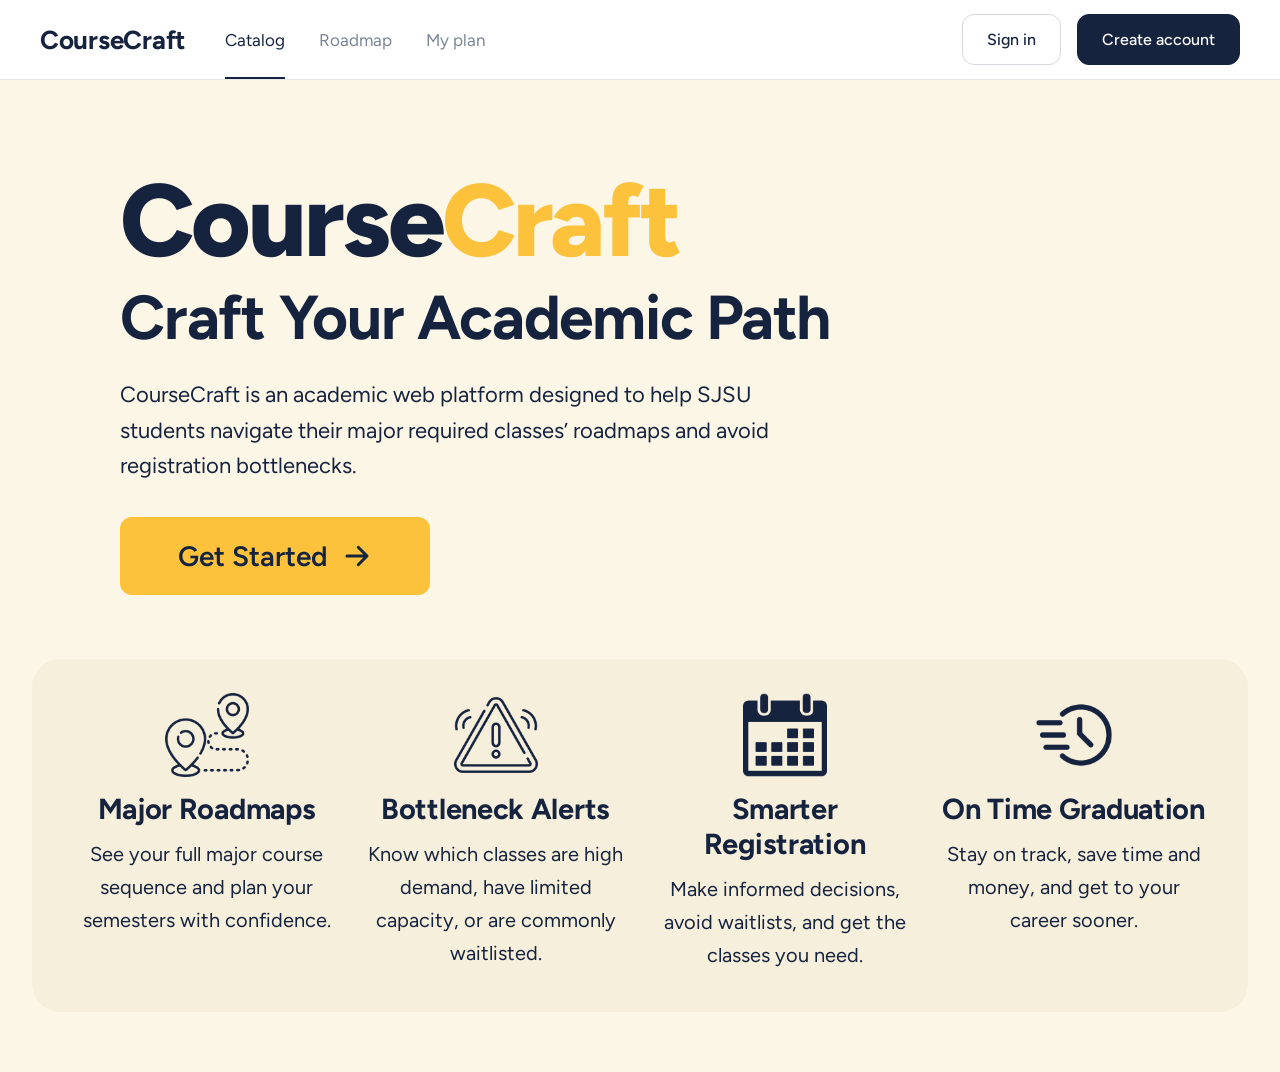
==== src/main/webapp/index.html @ 2f0842c4 "Add home page and move catalog to catalog.jsp - Add index.html home page - Rename index.jsp to catal" ====
<!DOCTYPE html>
<html lang="en">
<head>
<meta charset="UTF-8">
<meta name="viewport" content="width=device-width, initial-scale=1">
<title>CourseCraft</title>
<link rel="preconnect" href="https://fonts.googleapis.com">
<link rel="preconnect" href="https://fonts.gstatic.com" crossorigin>
<link href="https://fonts.googleapis.com/css2?family=Figtree:wght@400;500;600;700;800&display=swap" rel="stylesheet">
<style>
  :root {
    --navy: #16233f;
    --amber: #fdc23b;
    --cream: #fbf6e6;
    --band: #f6efdc;
    --line: #e5e7eb;
    --muted: #7b8494;
  }
  * { box-sizing: border-box; margin: 0; }
  body {
    font-family: "Figtree", system-ui, sans-serif;
    color: var(--navy);
    background: var(--cream);
    min-height: 100vh;
  }
  a { color: inherit; text-decoration: none; }
  a:focus-visible, button:focus-visible { outline: 3px solid var(--navy); outline-offset: 3px; }

  /* Nav */
  .nav {
    display: flex; align-items: center; gap: 40px;
    height: 80px; padding: 0 40px;
    background: #fff; border-bottom: 1px solid var(--line);
  }
  .brand { font-size: 26px; font-weight: 700; letter-spacing: -0.01em; }
  .links { display: flex; gap: 34px; align-self: stretch; }
  .links a {
    display: flex; align-items: center; font-size: 17px; color: var(--muted);
    border-bottom: 2px solid transparent; padding-top: 2px;
  }
  .links a.active { color: var(--navy); border-color: var(--navy); }
  .actions { margin-left: auto; display: flex; gap: 16px; }
  .btn {
    font: 500 16px "Figtree", sans-serif; padding: 15px 24px; border-radius: 12px;
    border: 1px solid #d5d8de; background: #fff; color: var(--navy); cursor: pointer;
  }
  .btn.dark { background: var(--navy); border-color: var(--navy); color: #fff; }

  /* Hero */
  .hero { padding: 90px 40px 40px 120px; }
  .wordmark {
    font-weight: 800; font-size: clamp(52px, 8vw, 104px); line-height: 1;
    color: var(--navy); letter-spacing: -0.03em;
  }
  .wordmark span { color: var(--amber); }
  .hero h1 { font-size: clamp(34px, 5vw, 62px); font-weight: 700; letter-spacing: -0.02em; margin-top: 8px; }
  .hero p { font-size: 22px; line-height: 1.6; max-width: 690px; margin-top: 22px; }
  .cta {
    display: inline-flex; align-items: center; gap: 14px; margin-top: 34px;
    font: 600 28px "Figtree", sans-serif; color: var(--navy);
    background: var(--amber); padding: 22px 58px; border-radius: 12px;
  }
  .cta svg { width: 30px; height: 30px; }

  /* Features */
  .features {
    display: grid; grid-template-columns: repeat(4, 1fr); gap: 20px;
    margin: 24px 32px 60px; padding: 30px 40px 40px;
    background: var(--band); border-radius: 28px;
  }
  .feature { text-align: center; }
  .feature .icon { height: 88px; display: flex; align-items: flex-end; justify-content: center; margin-bottom: 14px; }
  .feature .icon img { height: 84px; width: 84px; object-fit: contain; }
  .feature h3 { font-size: 29px; font-weight: 700; letter-spacing: -0.01em; }
  .feature p { font-size: 20px; line-height: 1.65; margin-top: 12px; }

  @media (max-width: 1000px) {
    .features { grid-template-columns: repeat(2, 1fr); }
    .hero { padding: 60px 28px 30px; }
  }
  @media (max-width: 640px) {
    .nav { padding: 0 16px; gap: 16px; }
    .links { display: none; }
    .btn { padding: 12px 14px; font-size: 14px; }
    .actions { gap: 8px; }
    .features { grid-template-columns: 1fr; margin: 16px; padding: 24px; }
    .hero p { font-size: 18px; }
    .cta { font-size: 22px; padding: 18px 36px; }
  }
</style>
</head>
<body>

<header class="nav">
  <a class="brand" href="./">CourseCraft</a>
  <nav class="links" aria-label="Main">
    <a class="active" href="catalog.jsp" aria-current="page">Catalog</a>
    <a href="#">Roadmap</a>
    <a href="#">My plan</a>
  </nav>
  <div class="actions">
    <a class="btn" href="login.jsp">Sign in</a>
    <a class="btn dark" href="#">Create account</a>
  </div>
</header>

<main>
  <section class="hero">
    <div class="wordmark" aria-label="CourseCraft">Course<span>Craft</span></div>
    <h1>Craft Your Academic Path</h1>
    <p>CourseCraft is an academic web platform designed to help SJSU students navigate their major required classes’ roadmaps and avoid registration bottlenecks.</p>
    <a class="cta" href="catalog.jsp">
      Get Started
      <svg viewBox="0 0 24 24" fill="none" stroke="currentColor" stroke-width="2.4" stroke-linecap="round" stroke-linejoin="round" aria-hidden="true"><path d="M4 12h16M13 5l7 7-7 7"/></svg>
    </a>
  </section>

  <section class="features" aria-label="Features">
    <div class="feature">
      <div class="icon"><img src="images/map.png" alt="" width="84" height="84"></div>
      <h3>Major Roadmaps</h3>
      <p>See your full major course sequence and plan your semesters with confidence.</p>
    </div>
    <div class="feature">
      <div class="icon"><img src="images/alert.png" alt="" width="84" height="84"></div>
      <h3>Bottleneck Alerts</h3>
      <p>Know which classes are high demand, have limited capacity, or are commonly waitlisted.</p>
    </div>
    <div class="feature">
      <div class="icon"><img src="images/calendar.png" alt="" width="84" height="84"></div>
      <h3>Smarter Registration</h3>
      <p>Make informed decisions, avoid waitlists, and get the classes you need.</p>
    </div>
    <div class="feature">
      <div class="icon"><img src="images/clock.png" alt="" width="84" height="84"></div>
      <h3>On Time Graduation</h3>
      <p>Stay on track, save time and money, and get to your career sooner.</p>
    </div>
  </section>
</main>

</body>
</html>
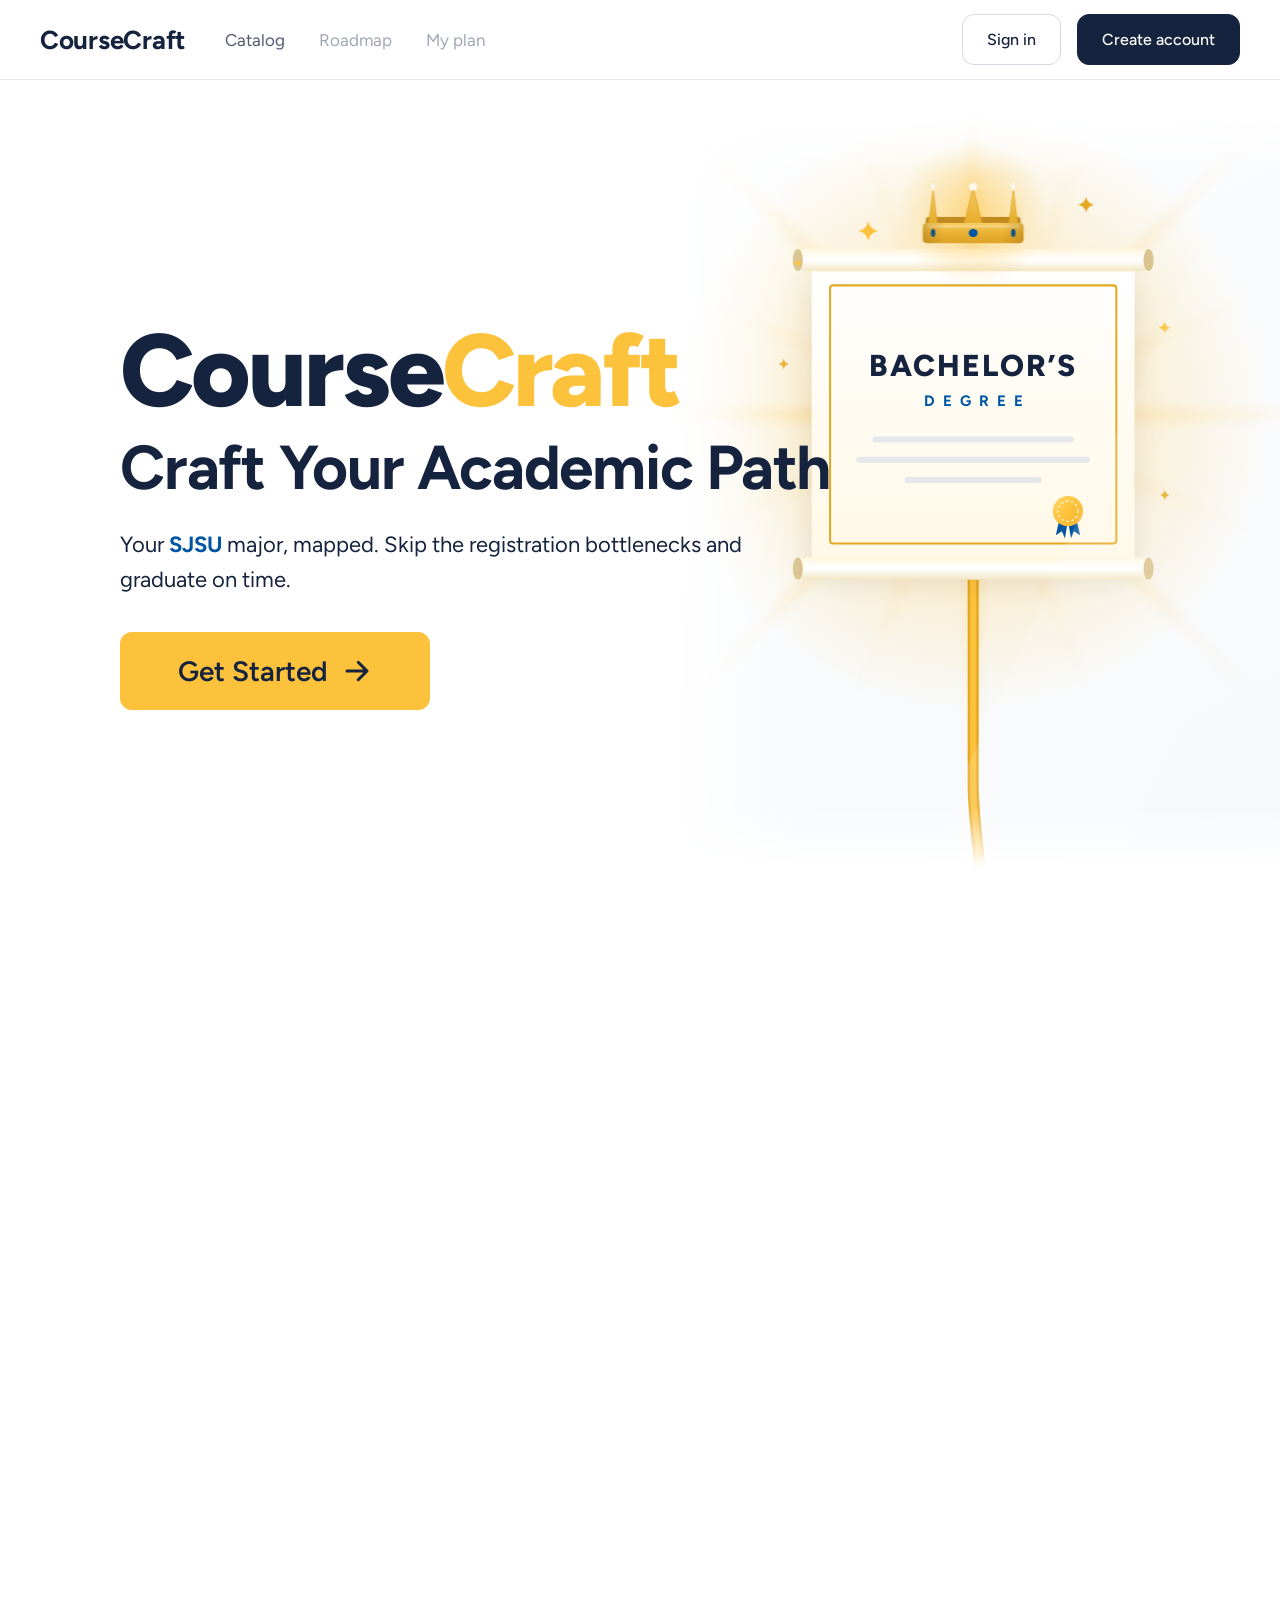
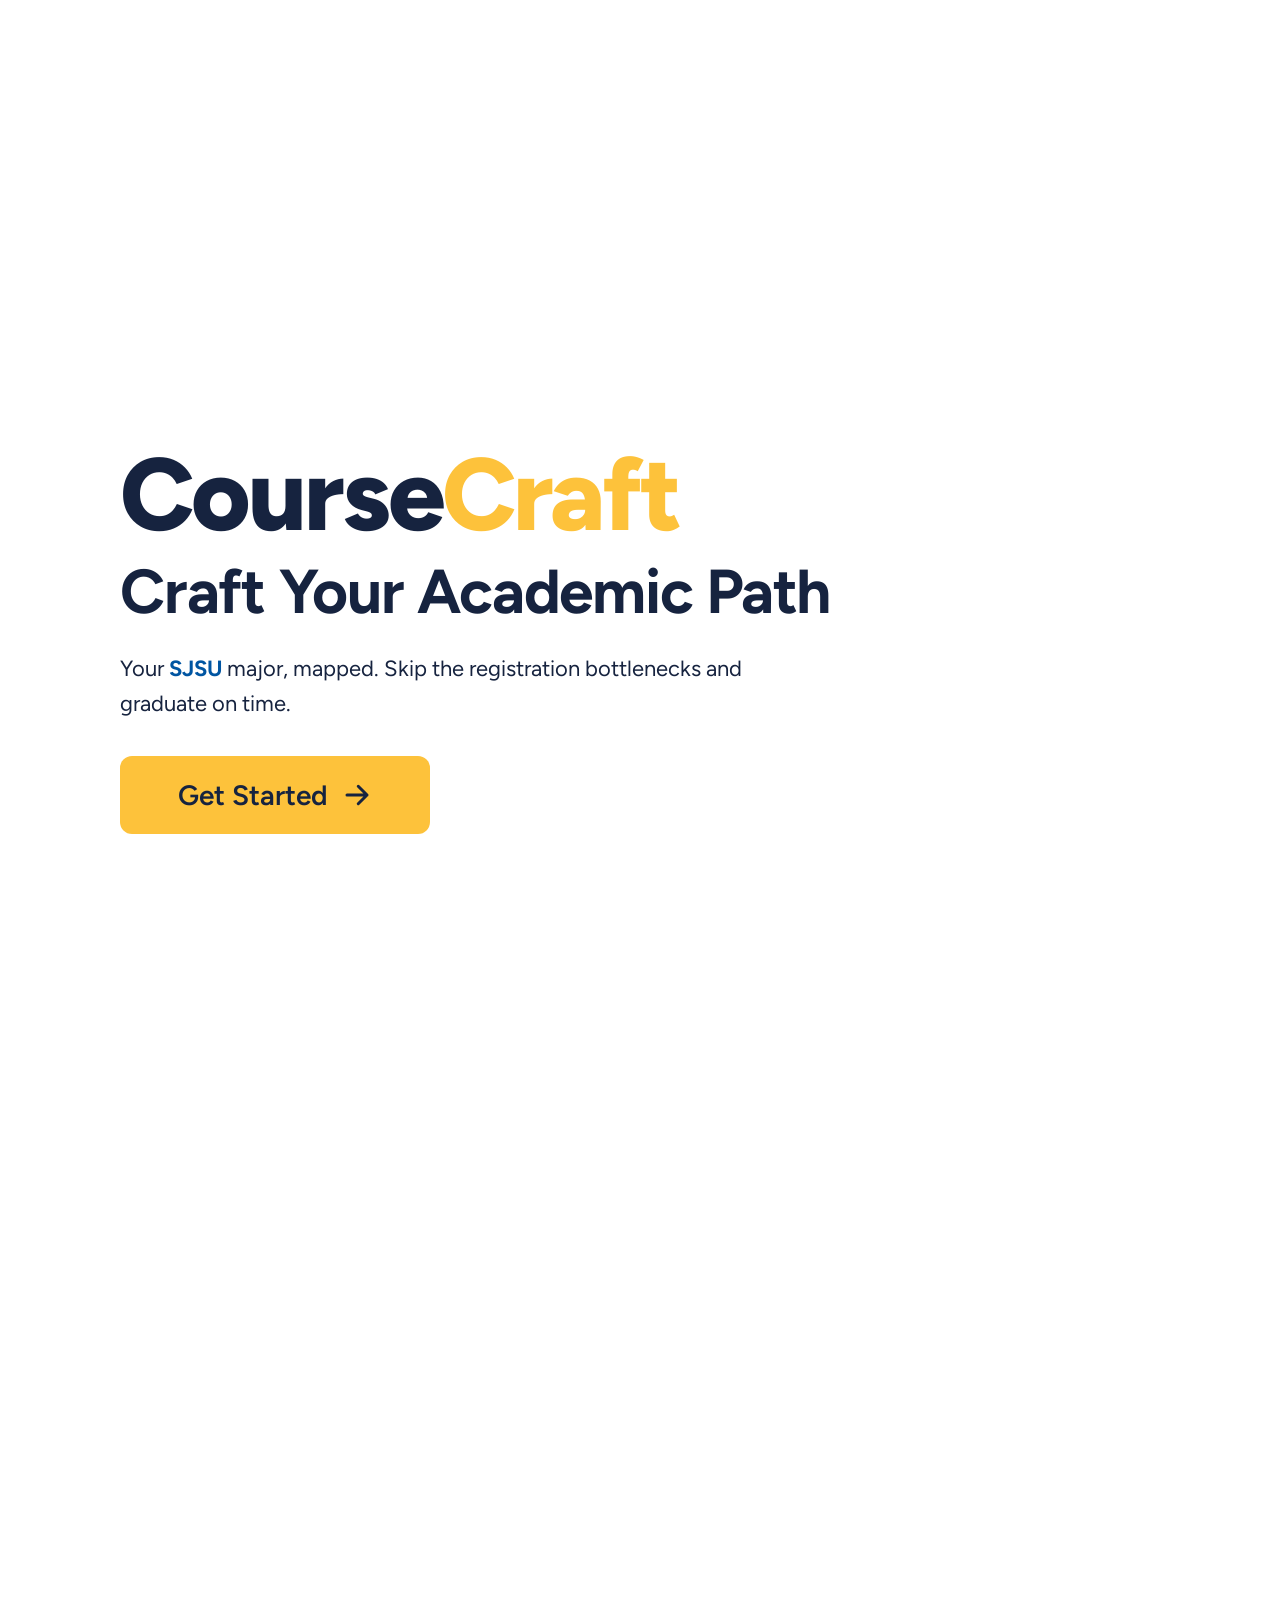
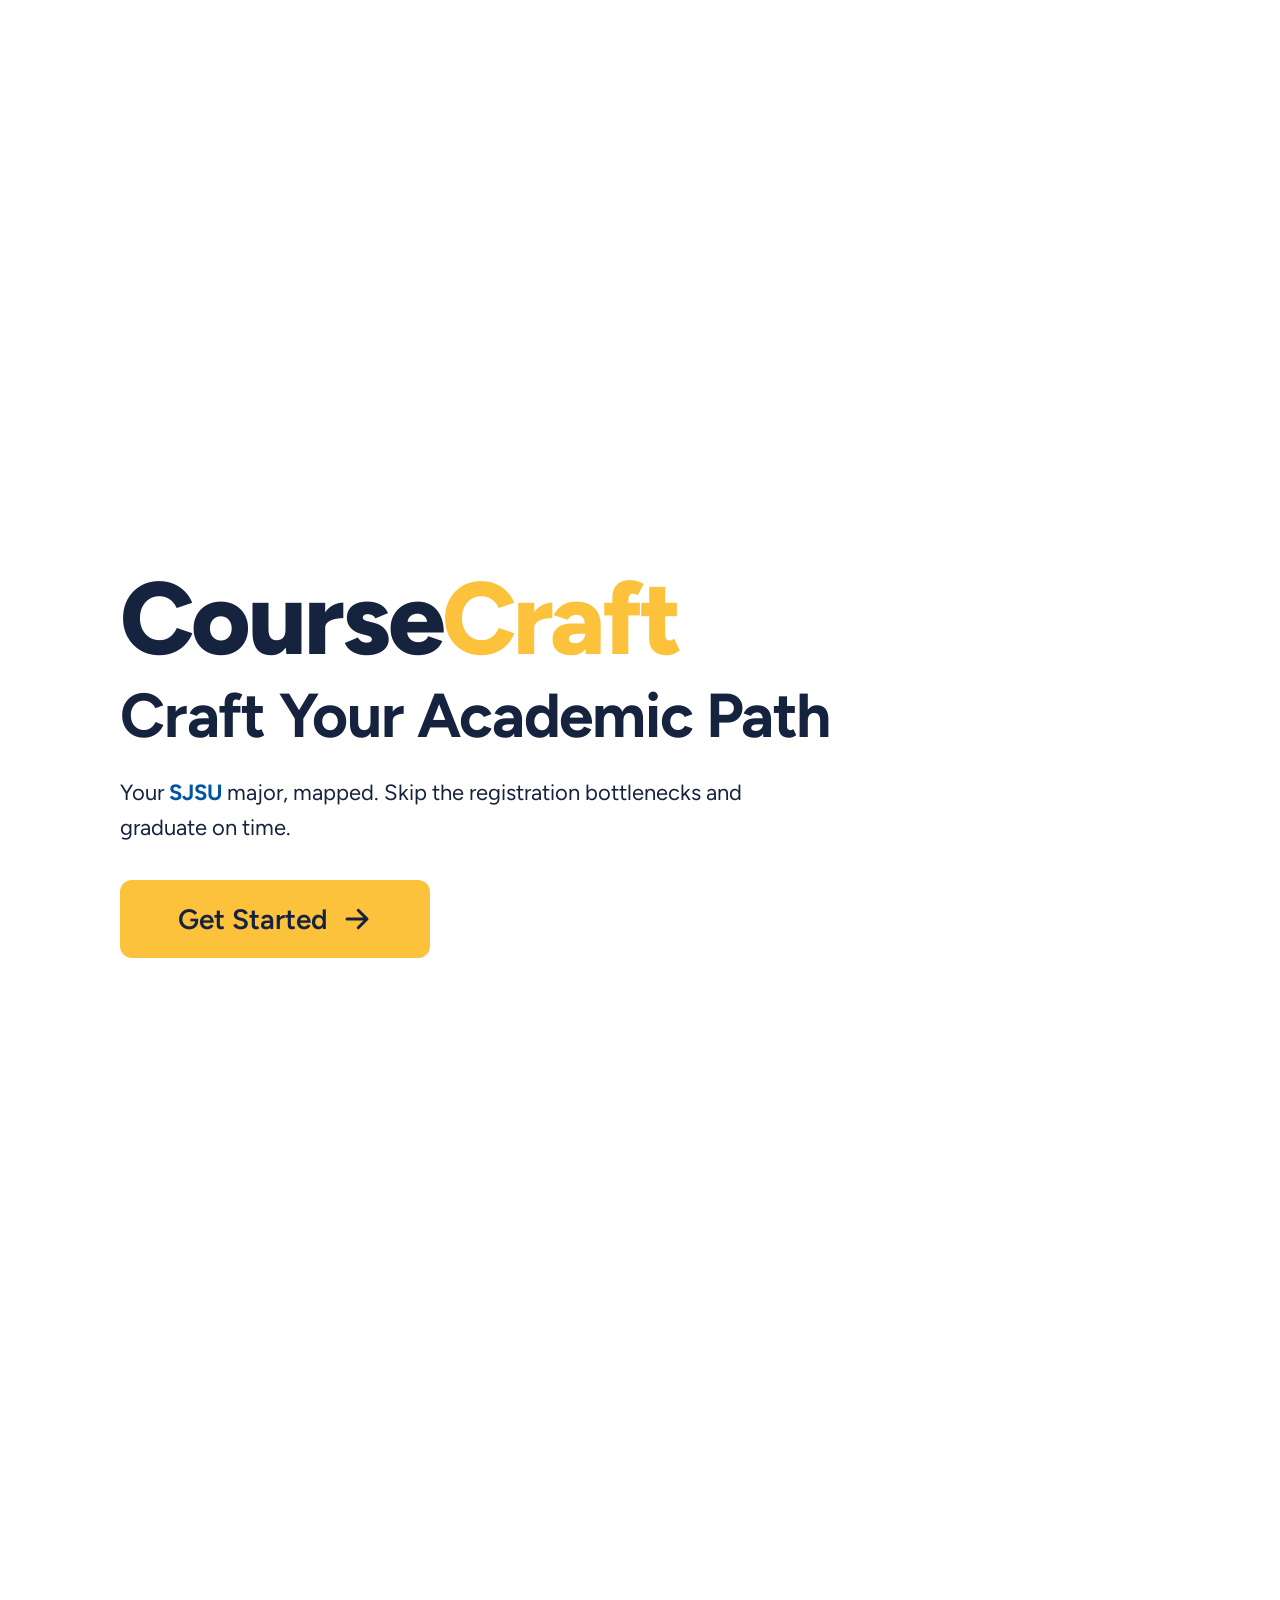
==== commit 0f835eb8: "Sign-in and sign-up on one page, shared site header and top bar, landing endless scroll, road art on" ====
--- a/src/main/webapp/index.html
+++ b/src/main/webapp/index.html
@@ -6,138 +6,389 @@
 <title>CourseCraft</title>
 <link rel="preconnect" href="https://fonts.googleapis.com">
 <link rel="preconnect" href="https://fonts.gstatic.com" crossorigin>
-<link href="https://fonts.googleapis.com/css2?family=Figtree:wght@400;500;600;700;800&display=swap" rel="stylesheet">
-<style>
-  :root {
-    --navy: #16233f;
-    --amber: #fdc23b;
-    --cream: #fbf6e6;
-    --band: #f6efdc;
-    --line: #e5e7eb;
-    --muted: #7b8494;
-  }
-  * { box-sizing: border-box; margin: 0; }
-  body {
-    font-family: "Figtree", system-ui, sans-serif;
-    color: var(--navy);
-    background: var(--cream);
-    min-height: 100vh;
-  }
-  a { color: inherit; text-decoration: none; }
-  a:focus-visible, button:focus-visible { outline: 3px solid var(--navy); outline-offset: 3px; }
-
-  /* Nav */
-  .nav {
-    display: flex; align-items: center; gap: 40px;
-    height: 80px; padding: 0 40px;
-    background: #fff; border-bottom: 1px solid var(--line);
-  }
-  .brand { font-size: 26px; font-weight: 700; letter-spacing: -0.01em; }
-  .links { display: flex; gap: 34px; align-self: stretch; }
-  .links a {
-    display: flex; align-items: center; font-size: 17px; color: var(--muted);
-    border-bottom: 2px solid transparent; padding-top: 2px;
-  }
-  .links a.active { color: var(--navy); border-color: var(--navy); }
-  .actions { margin-left: auto; display: flex; gap: 16px; }
-  .btn {
-    font: 500 16px "Figtree", sans-serif; padding: 15px 24px; border-radius: 12px;
-    border: 1px solid #d5d8de; background: #fff; color: var(--navy); cursor: pointer;
-  }
-  .btn.dark { background: var(--navy); border-color: var(--navy); color: #fff; }
-
-  /* Hero */
-  .hero { padding: 90px 40px 40px 120px; }
-  .wordmark {
-    font-weight: 800; font-size: clamp(52px, 8vw, 104px); line-height: 1;
-    color: var(--navy); letter-spacing: -0.03em;
-  }
-  .wordmark span { color: var(--amber); }
-  .hero h1 { font-size: clamp(34px, 5vw, 62px); font-weight: 700; letter-spacing: -0.02em; margin-top: 8px; }
-  .hero p { font-size: 22px; line-height: 1.6; max-width: 690px; margin-top: 22px; }
-  .cta {
-    display: inline-flex; align-items: center; gap: 14px; margin-top: 34px;
-    font: 600 28px "Figtree", sans-serif; color: var(--navy);
-    background: var(--amber); padding: 22px 58px; border-radius: 12px;
-  }
-  .cta svg { width: 30px; height: 30px; }
-
-  /* Features */
-  .features {
-    display: grid; grid-template-columns: repeat(4, 1fr); gap: 20px;
-    margin: 24px 32px 60px; padding: 30px 40px 40px;
-    background: var(--band); border-radius: 28px;
-  }
-  .feature { text-align: center; }
-  .feature .icon { height: 88px; display: flex; align-items: flex-end; justify-content: center; margin-bottom: 14px; }
-  .feature .icon img { height: 84px; width: 84px; object-fit: contain; }
-  .feature h3 { font-size: 29px; font-weight: 700; letter-spacing: -0.01em; }
-  .feature p { font-size: 20px; line-height: 1.65; margin-top: 12px; }
-
-  @media (max-width: 1000px) {
-    .features { grid-template-columns: repeat(2, 1fr); }
-    .hero { padding: 60px 28px 30px; }
-  }
-  @media (max-width: 640px) {
-    .nav { padding: 0 16px; gap: 16px; }
-    .links { display: none; }
-    .btn { padding: 12px 14px; font-size: 14px; }
-    .actions { gap: 8px; }
-    .features { grid-template-columns: 1fr; margin: 16px; padding: 24px; }
-    .hero p { font-size: 18px; }
-    .cta { font-size: 22px; padding: 18px 36px; }
-  }
-</style>
+<link rel="stylesheet" href="https://fonts.googleapis.com/css2?family=Figtree:wght@400;500;600;700;800&display=swap">
+<link rel="stylesheet" href="css/app.css">
+<link rel="stylesheet" href="css/motion.css">
 </head>
-<body>
-
-<header class="nav">
-  <a class="brand" href="./">CourseCraft</a>
-  <nav class="links" aria-label="Main">
-    <a class="active" href="catalog.jsp" aria-current="page">Catalog</a>
-    <a href="#">Roadmap</a>
-    <a href="#">My plan</a>
+<body class="page-landing">
+
+<a class="skip-link" href="#main">Skip to main content</a>
+
+<!-- decorative background, storyboard: typing on laptop, zoom into screen, dot climbs one road past course stops,
+     road keeps going as squiggle while camera rushes up, dot runs on up last dashed stretch into diploma, light bursts, loops -->
+<svg class="pov" viewBox="0 0 800 600" preserveAspectRatio="xMidYMid slice" aria-hidden="true" focusable="false">
+  <defs>
+    <radialGradient id="pov-disc" cx="50%" cy="45%" r="50%">
+      <stop offset="0" stop-color="#E4EDF8"/>
+      <stop offset=".65" stop-color="#F1F6FB"/>
+      <stop offset="1" stop-color="#FFFFFF" stop-opacity="0"/>
+    </radialGradient>
+    <linearGradient id="pov-lid" x1="0" y1="0" x2="0" y2="1">
+      <stop offset="0" stop-color="#1D2C4C"/>
+      <stop offset="1" stop-color="#16233F"/>
+    </linearGradient>
+    <linearGradient id="pov-screen" x1="0" y1="0" x2="1" y2="1">
+      <stop offset="0" stop-color="#FFFFFF"/>
+      <stop offset="1" stop-color="#F4F7FB"/>
+    </linearGradient>
+    <linearGradient id="pov-deck" x1="0" y1="0" x2="0" y2="1">
+      <stop offset="0" stop-color="#E4E8EE"/>
+      <stop offset="1" stop-color="#D6DCE4"/>
+    </linearGradient>
+    <linearGradient id="pov-desk" x1="0" y1="0" x2="0" y2="1">
+      <stop offset="0" stop-color="#FFF6DF"/>
+      <stop offset="1" stop-color="#FAEDCB"/>
+    </linearGradient>
+    <linearGradient id="pov-gold" x1="0" y1="0" x2="1" y2="1">
+      <stop offset="0" stop-color="#FFD866"/>
+      <stop offset=".5" stop-color="#FDC23B"/>
+      <stop offset="1" stop-color="#F2B530"/>
+    </linearGradient>
+    <linearGradient id="pov-paper" x1="0" y1="0" x2="0" y2="1">
+      <stop offset="0" stop-color="#FFFFFF"/>
+      <stop offset="1" stop-color="#FFF8E5"/>
+    </linearGradient>
+    <linearGradient id="pov-roll" x1="0" y1="0" x2="0" y2="1">
+      <stop offset="0" stop-color="#FFF6DF"/>
+      <stop offset=".5" stop-color="#FFFFFF"/>
+      <stop offset="1" stop-color="#F3E6C4"/>
+    </linearGradient>
+    <linearGradient id="pov-ray" x1="0" y1="1" x2="0" y2="0">
+      <stop offset="0" stop-color="#FDC23B" stop-opacity=".6"/>
+      <stop offset="1" stop-color="#FDC23B" stop-opacity="0"/>
+    </linearGradient>
+    <radialGradient id="pov-backlight">
+      <stop offset="0" stop-color="#FFE7A3" stop-opacity=".95"/>
+      <stop offset=".45" stop-color="#FDC23B" stop-opacity=".35"/>
+      <stop offset="1" stop-color="#FDC23B" stop-opacity="0"/>
+    </radialGradient>
+    <radialGradient id="pov-flash">
+      <stop offset="0" stop-color="#FFF4CC"/>
+      <stop offset=".45" stop-color="#FDC23B" stop-opacity=".55"/>
+      <stop offset="1" stop-color="#FDC23B" stop-opacity="0"/>
+    </radialGradient>
+    <radialGradient id="pov-shock-ring">
+      <stop offset=".55" stop-color="#FFE7A3" stop-opacity="0"/>
+      <stop offset=".8" stop-color="#FFE7A3" stop-opacity=".7"/>
+      <stop offset="1" stop-color="#FFE7A3" stop-opacity="0"/>
+    </radialGradient>
+    <linearGradient id="pov-band" x1="0" y1="0" x2="0" y2="1">
+      <stop offset="0" stop-color="#F6CE62"/>
+      <stop offset=".5" stop-color="#EBB233"/>
+      <stop offset="1" stop-color="#DDA226"/>
+    </linearGradient>
+    <linearGradient id="pov-band-shade" x1="0" y1="0" x2="1" y2="0">
+      <stop offset="0" stop-color="#8A5B0A" stop-opacity=".28"/>
+      <stop offset=".22" stop-color="#8A5B0A" stop-opacity="0"/>
+      <stop offset=".78" stop-color="#8A5B0A" stop-opacity="0"/>
+      <stop offset="1" stop-color="#8A5B0A" stop-opacity=".28"/>
+    </linearGradient>
+    <linearGradient id="pov-point" x1="0" y1="0" x2="0" y2="1">
+      <stop offset="0" stop-color="#F6CE62"/>
+      <stop offset="1" stop-color="#E6AA2A"/>
+    </linearGradient>
+    <filter id="pov-soft" x="-30%" y="-30%" width="160%" height="160%">
+      <feGaussianBlur stdDeviation="6"/>
+    </filter>
+    <radialGradient id="pov-glow">
+      <stop offset="0" stop-color="#FDC23B" stop-opacity=".55"/>
+      <stop offset="1" stop-color="#FDC23B" stop-opacity="0"/>
+    </radialGradient>
+    <radialGradient id="pov-floor-shadow">
+      <stop offset="0" stop-color="#16233F" stop-opacity=".1"/>
+      <stop offset="1" stop-color="#16233F" stop-opacity="0"/>
+    </radialGradient>
+    <filter id="pov-paper-shadow" x="-20%" y="-20%" width="140%" height="150%">
+      <feDropShadow dx="0" dy="14" stdDeviation="14" flood-color="#16233F" flood-opacity=".09"/>
+    </filter>
+    <clipPath id="pov-display-clip">
+      <rect x="219" y="114" width="362" height="190" rx="6"/>
+    </clipPath>
+    <mask id="pov-sweep-mask" maskUnits="userSpaceOnUse" x="-100" y="-1500" width="1000" height="2100">
+      <path class="pov__sweep" d="M 190 520 C 330 520, 460 525, 540 500 C 600 480, 600 395, 540 385 C 440 370, 330 375, 260 365 C 200 355, 200 255, 260 245 C 350 230, 460 235, 540 225 C 600 215, 600 115, 540 105 C 440 92, 330 95, 260 85 C 200 75, 200 -25, 260 -35 C 340 -48, 470 -45, 520 -70 C 570 -100, 560 -170, 470 -190 C 340 -220, 260 -230, 260 -300 C 260 -370, 520 -370, 520 -440 C 520 -500, 300 -505, 300 -565 C 300 -615, 470 -620, 470 -670 C 470 -710, 340 -715, 340 -755 C 340 -790, 430 -795, 420 -830 C 410 -880, 380 -940, 400 -1000 C 420 -1060, 400 -1120, 400 -1180 L 400 -1395" pathLength="1"/>
+    </mask>
+  </defs>
+
+  <g class="pov__frame">
+    <g class="pov__backdrop">
+      <circle cx="400" cy="270" r="330" fill="url(#pov-disc)"/>
+      <circle class="pov__ring" cx="400" cy="270" r="250"/>
+      <circle class="pov__ring" cx="400" cy="270" r="175"/>
+      <g class="pov__motes">
+        <circle class="pov__mote pov__mote--a pov__mote--t0" cx="150" cy="120" r="4"/>
+        <circle class="pov__mote pov__mote--b pov__mote--t1" cx="640" cy="90" r="5"/>
+        <circle class="pov__mote pov__mote--c pov__mote--t0" cx="705" cy="225" r="3"/>
+        <circle class="pov__mote pov__mote--b pov__mote--t1" cx="108" cy="262" r="5"/>
+        <circle class="pov__mote pov__mote--a pov__mote--t0" cx="560" cy="58" r="3"/>
+        <circle class="pov__mote pov__mote--c pov__mote--t1" cx="262" cy="72" r="4"/>
+        <circle class="pov__mote pov__mote--a pov__mote--t0" cx="724" cy="330" r="4"/>
+        <circle class="pov__mote pov__mote--c pov__mote--t1" cx="82" cy="176" r="3"/>
+        <circle class="pov__mote pov__mote--b pov__mote--t0" cx="470" cy="34" r="4"/>
+      </g>
+    </g>
+
+    <!-- laptop seen straight on from your seat, whole group zooms into screen -->
+    <g class="pov__laptop">
+      <rect x="-400" y="330" width="1600" height="700" fill="url(#pov-desk)"/>
+      <rect class="pov__desk-edge" x="-400" y="330" width="1600" height="3"/>
+      <ellipse cx="400" cy="462" rx="320" ry="18" fill="url(#pov-floor-shadow)"/>
+      <path d="M 205 318 L 595 318 L 690 452 L 110 452 Z" fill="url(#pov-deck)"/>
+      <path class="pov__lip" d="M 110 452 L 690 452 L 690 460 Q 690 466 682 466 L 118 466 Q 110 466 110 460 Z"/>
+      <g class="pov__keys">
+          <rect class="pov__key-edge" x="265.7" y="336.0" width="23.3" height="17" rx="3"/><rect class="pov__key" x="265.7" y="334" width="23.3" height="17" rx="3"/>
+          <rect class="pov__key-edge" x="292.9" y="336.0" width="23.3" height="17" rx="3"/><rect class="pov__key" x="292.9" y="334" width="23.3" height="17" rx="3"/>
+          <rect class="pov__key-edge" x="320.2" y="336.0" width="23.3" height="17" rx="3"/><rect class="pov__key pov__key--f1" x="320.2" y="334" width="23.3" height="17" rx="3"/>
+          <rect class="pov__key-edge" x="347.5" y="336.0" width="23.3" height="17" rx="3"/><rect class="pov__key" x="347.5" y="334" width="23.3" height="17" rx="3"/>
+          <rect class="pov__key-edge" x="374.7" y="336.0" width="23.3" height="17" rx="3"/><rect class="pov__key" x="374.7" y="334" width="23.3" height="17" rx="3"/>
+          <rect class="pov__key-edge" x="402.0" y="336.0" width="23.3" height="17" rx="3"/><rect class="pov__key" x="402.0" y="334" width="23.3" height="17" rx="3"/>
+          <rect class="pov__key-edge" x="429.3" y="336.0" width="23.3" height="17" rx="3"/><rect class="pov__key" x="429.3" y="334" width="23.3" height="17" rx="3"/>
+          <rect class="pov__key-edge" x="456.5" y="336.0" width="23.3" height="17" rx="3"/><rect class="pov__key pov__key--f4" x="456.5" y="334" width="23.3" height="17" rx="3"/>
+          <rect class="pov__key-edge" x="483.8" y="336.0" width="23.3" height="17" rx="3"/><rect class="pov__key" x="483.8" y="334" width="23.3" height="17" rx="3"/>
+          <rect class="pov__key-edge" x="511.1" y="336.0" width="23.3" height="17" rx="3"/><rect class="pov__key" x="511.1" y="334" width="23.3" height="17" rx="3"/>
+          <rect class="pov__key-edge" x="246.5" y="363.0" width="27.1" height="17" rx="3"/><rect class="pov__key" x="246.5" y="361" width="27.1" height="17" rx="3"/>
+          <rect class="pov__key-edge" x="277.6" y="363.0" width="27.1" height="17" rx="3"/><rect class="pov__key" x="277.6" y="361" width="27.1" height="17" rx="3"/>
+          <rect class="pov__key-edge" x="308.7" y="363.0" width="27.1" height="17" rx="3"/><rect class="pov__key" x="308.7" y="361" width="27.1" height="17" rx="3"/>
+          <rect class="pov__key-edge" x="339.8" y="363.0" width="27.1" height="17" rx="3"/><rect class="pov__key pov__key--f6" x="339.8" y="361" width="27.1" height="17" rx="3"/>
+          <rect class="pov__key-edge" x="370.9" y="363.0" width="27.1" height="17" rx="3"/><rect class="pov__key" x="370.9" y="361" width="27.1" height="17" rx="3"/>
+          <rect class="pov__key-edge" x="402.0" y="363.0" width="27.1" height="17" rx="3"/><rect class="pov__key" x="402.0" y="361" width="27.1" height="17" rx="3"/>
+          <rect class="pov__key-edge" x="433.1" y="363.0" width="27.1" height="17" rx="3"/><rect class="pov__key pov__key--f2" x="433.1" y="361" width="27.1" height="17" rx="3"/>
+          <rect class="pov__key-edge" x="464.2" y="363.0" width="27.1" height="17" rx="3"/><rect class="pov__key" x="464.2" y="361" width="27.1" height="17" rx="3"/>
+          <rect class="pov__key-edge" x="495.3" y="363.0" width="27.1" height="17" rx="3"/><rect class="pov__key" x="495.3" y="361" width="27.1" height="17" rx="3"/>
+          <rect class="pov__key-edge" x="526.4" y="363.0" width="27.1" height="17" rx="3"/><rect class="pov__key" x="526.4" y="361" width="27.1" height="17" rx="3"/>
+          <rect class="pov__key-edge" x="227.4" y="390.0" width="30.9" height="17" rx="3"/><rect class="pov__key" x="227.4" y="388" width="30.9" height="17" rx="3"/>
+          <rect class="pov__key-edge" x="262.3" y="390.0" width="30.9" height="17" rx="3"/><rect class="pov__key" x="262.3" y="388" width="30.9" height="17" rx="3"/>
+          <rect class="pov__key-edge" x="297.2" y="390.0" width="30.9" height="17" rx="3"/><rect class="pov__key" x="297.2" y="388" width="30.9" height="17" rx="3"/>
+          <rect class="pov__key-edge" x="332.1" y="390.0" width="30.9" height="17" rx="3"/><rect class="pov__key" x="332.1" y="388" width="30.9" height="17" rx="3"/>
+          <rect class="pov__key-edge" x="367.1" y="390.0" width="30.9" height="17" rx="3"/><rect class="pov__key pov__key--f3" x="367.1" y="388" width="30.9" height="17" rx="3"/>
+          <rect class="pov__key-edge" x="402.0" y="390.0" width="30.9" height="17" rx="3"/><rect class="pov__key" x="402.0" y="388" width="30.9" height="17" rx="3"/>
+          <rect class="pov__key-edge" x="436.9" y="390.0" width="30.9" height="17" rx="3"/><rect class="pov__key" x="436.9" y="388" width="30.9" height="17" rx="3"/>
+          <rect class="pov__key-edge" x="471.9" y="390.0" width="30.9" height="17" rx="3"/><rect class="pov__key pov__key--f2" x="471.9" y="388" width="30.9" height="17" rx="3"/>
+          <rect class="pov__key-edge" x="506.8" y="390.0" width="30.9" height="17" rx="3"/><rect class="pov__key" x="506.8" y="388" width="30.9" height="17" rx="3"/>
+          <rect class="pov__key-edge" x="541.7" y="390.0" width="30.9" height="17" rx="3"/><rect class="pov__key" x="541.7" y="388" width="30.9" height="17" rx="3"/>
+          <rect class="pov__key-edge" x="208.2" y="417.0" width="34.8" height="17" rx="3"/><rect class="pov__key" x="208.2" y="415" width="34.8" height="17" rx="3"/>
+          <rect class="pov__key-edge" x="247.0" y="417.0" width="34.8" height="17" rx="3"/><rect class="pov__key" x="247.0" y="415" width="34.8" height="17" rx="3"/>
+          <rect class="pov__key-edge" x="285.7" y="417.0" width="34.8" height="17" rx="3"/><rect class="pov__key" x="285.7" y="415" width="34.8" height="17" rx="3"/>
+          <rect class="pov__key-edge" x="324.5" y="417.0" width="34.8" height="17" rx="3"/><rect class="pov__key pov__key--f5" x="324.5" y="415" width="34.8" height="17" rx="3"/>
+          <rect class="pov__key-edge" x="363.2" y="417.0" width="34.8" height="17" rx="3"/><rect class="pov__key" x="363.2" y="415" width="34.8" height="17" rx="3"/>
+          <rect class="pov__key-edge" x="402.0" y="417.0" width="34.8" height="17" rx="3"/><rect class="pov__key" x="402.0" y="415" width="34.8" height="17" rx="3"/>
+          <rect class="pov__key-edge" x="440.8" y="417.0" width="34.8" height="17" rx="3"/><rect class="pov__key" x="440.8" y="415" width="34.8" height="17" rx="3"/>
+          <rect class="pov__key-edge" x="479.5" y="417.0" width="34.8" height="17" rx="3"/><rect class="pov__key" x="479.5" y="415" width="34.8" height="17" rx="3"/>
+          <rect class="pov__key-edge" x="518.3" y="417.0" width="34.8" height="17" rx="3"/><rect class="pov__key" x="518.3" y="415" width="34.8" height="17" rx="3"/>
+          <rect class="pov__key-edge" x="557.0" y="417.0" width="34.8" height="17" rx="3"/><rect class="pov__key" x="557.0" y="415" width="34.8" height="17" rx="3"/>
+      </g>
+      <rect x="205" y="100" width="390" height="220" rx="16" fill="url(#pov-lid)"/>
+      <rect class="pov__lid-rim" x="211" y="103" width="378" height="4" rx="2"/>
+      <circle class="pov__webcam" cx="400" cy="108" r="2"/>
+      <rect x="219" y="114" width="362" height="190" rx="6" fill="url(#pov-screen)"/>
+      <g clip-path="url(#pov-display-clip)">
+        <!-- inverse of zoom, so after zoom screen content lines up 1:1 with page -->
+        <g transform="translate(400 209) scale(.294118) translate(-400 -300)">
+          <g class="pov__camera">
+            <g transform="translate(0 -1848)">
+              <g transform="translate(400 300)">
+                <circle class="pov__backlight" r="300" fill="url(#pov-backlight)"/>
+                <g class="pov__rays" filter="url(#pov-soft)"><g class="pov__rays-spin"><path d="M -9 0 L 9 0 L 0 -460 Z" fill="url(#pov-ray)" transform="rotate(0.0)"/><path d="M -5 0 L 5 0 L 0 -340 Z" fill="url(#pov-ray)" transform="rotate(22.5)"/><path d="M -9 0 L 9 0 L 0 -460 Z" fill="url(#pov-ray)" transform="rotate(45.0)"/><path d="M -5 0 L 5 0 L 0 -340 Z" fill="url(#pov-ray)" transform="rotate(67.5)"/><path d="M -9 0 L 9 0 L 0 -460 Z" fill="url(#pov-ray)" transform="rotate(90.0)"/><path d="M -5 0 L 5 0 L 0 -340 Z" fill="url(#pov-ray)" transform="rotate(112.5)"/><path d="M -9 0 L 9 0 L 0 -460 Z" fill="url(#pov-ray)" transform="rotate(135.0)"/><path d="M -5 0 L 5 0 L 0 -340 Z" fill="url(#pov-ray)" transform="rotate(157.5)"/><path d="M -9 0 L 9 0 L 0 -460 Z" fill="url(#pov-ray)" transform="rotate(180.0)"/><path d="M -5 0 L 5 0 L 0 -340 Z" fill="url(#pov-ray)" transform="rotate(202.5)"/><path d="M -9 0 L 9 0 L 0 -460 Z" fill="url(#pov-ray)" transform="rotate(225.0)"/><path d="M -5 0 L 5 0 L 0 -340 Z" fill="url(#pov-ray)" transform="rotate(247.5)"/><path d="M -9 0 L 9 0 L 0 -460 Z" fill="url(#pov-ray)" transform="rotate(270.0)"/><path d="M -5 0 L 5 0 L 0 -340 Z" fill="url(#pov-ray)" transform="rotate(292.5)"/><path d="M -9 0 L 9 0 L 0 -460 Z" fill="url(#pov-ray)" transform="rotate(315.0)"/><path d="M -5 0 L 5 0 L 0 -340 Z" fill="url(#pov-ray)" transform="rotate(337.5)"/></g></g>
+              </g>
+            </g>
+
+            <path class="pov__road" d="M 190 520 C 330 520, 460 525, 540 500 C 600 480, 600 395, 540 385 C 440 370, 330 375, 260 365 C 200 355, 200 255, 260 245 C 350 230, 460 235, 540 225 C 600 215, 600 115, 540 105 C 440 92, 330 95, 260 85 C 200 75, 200 -25, 260 -35 C 340 -48, 470 -45, 520 -70 C 570 -100, 560 -170, 470 -190 C 340 -220, 260 -230, 260 -300 C 260 -370, 520 -370, 520 -440 C 520 -500, 300 -505, 300 -565 C 300 -615, 470 -620, 470 -670 C 470 -710, 340 -715, 340 -755 C 340 -790, 430 -795, 420 -830 C 410 -880, 380 -940, 400 -1000 C 420 -1060, 400 -1120, 400 -1180 L 400 -1395"/>
+            <g class="pov__todo">
+              <circle cx="584.9" cy="442.8" r="11"/>
+              <circle cx="216.4" cy="319.4" r="11"/>
+              <circle cx="578.5" cy="195.2" r="11"/>
+              <circle cx="215.2" cy="30.0" r="11"/>
+            </g>
+            <g class="pov__labels">
+              <text x="560" y="447" text-anchor="end">CS 46A</text>
+              <text x="242" y="324" text-anchor="start">CS 46B</text>
+              <text x="554" y="200" text-anchor="end">CS 146</text>
+              <text x="241" y="35" text-anchor="start">CS 157A</text>
+            </g>
+            <g mask="url(#pov-sweep-mask)">
+              <path class="pov__trail-edge" d="M 190 520 C 330 520, 460 525, 540 500 C 600 480, 600 395, 540 385 C 440 370, 330 375, 260 365 C 200 355, 200 255, 260 245 C 350 230, 460 235, 540 225 C 600 215, 600 115, 540 105 C 440 92, 330 95, 260 85 C 200 75, 200 -25, 260 -35 C 340 -48, 470 -45, 520 -70 C 570 -100, 560 -170, 470 -190 C 340 -220, 260 -230, 260 -300 C 260 -370, 520 -370, 520 -440 C 520 -500, 300 -505, 300 -565 C 300 -615, 470 -620, 470 -670 C 470 -710, 340 -715, 340 -755 C 340 -790, 430 -795, 420 -830 C 410 -880, 380 -940, 400 -1000 C 420 -1060, 400 -1120, 400 -1180 L 400 -1395"/>
+              <path class="pov__trail" d="M 190 520 C 330 520, 460 525, 540 500 C 600 480, 600 395, 540 385 C 440 370, 330 375, 260 365 C 200 355, 200 255, 260 245 C 350 230, 460 235, 540 225 C 600 215, 600 115, 540 105 C 440 92, 330 95, 260 85 C 200 75, 200 -25, 260 -35 C 340 -48, 470 -45, 520 -70 C 570 -100, 560 -170, 470 -190 C 340 -220, 260 -230, 260 -300 C 260 -370, 520 -370, 520 -440 C 520 -500, 300 -505, 300 -565 C 300 -615, 470 -620, 470 -670 C 470 -710, 340 -715, 340 -755 C 340 -790, 430 -795, 420 -830 C 410 -880, 380 -940, 400 -1000 C 420 -1060, 400 -1120, 400 -1180 L 400 -1395"/>
+            </g>
+            <circle class="pov__start" cx="190" cy="520" r="8"/>
+            <g transform="translate(584.9 442.8)"><g class="pov__done pov__done--1"><circle r="13"/><path d="M -5 .5 l 3.5 3.5 l 7 -7.5"/></g></g>
+              <g transform="translate(216.4 319.4)"><g class="pov__done pov__done--2"><circle r="13"/><path d="M -5 .5 l 3.5 3.5 l 7 -7.5"/></g></g>
+              <g transform="translate(578.5 195.2)"><g class="pov__done pov__done--3"><circle r="13"/><path d="M -5 .5 l 3.5 3.5 l 7 -7.5"/></g></g>
+              <g transform="translate(215.2 30.0)"><g class="pov__done pov__done--4"><circle r="13"/><path d="M -5 .5 l 3.5 3.5 l 7 -7.5"/></g></g>
+
+            <g transform="translate(0 -1848)">
+              <g class="pov__paper">
+                <rect x="240" y="150" width="320" height="300" rx="4" fill="url(#pov-paper)" filter="url(#pov-paper-shadow)"/>
+                <rect class="pov__paper-border" x="258" y="172" width="284" height="256" rx="3"/>
+                <text class="pov__degree" x="400" y="262" text-anchor="middle">BACHELOR’S</text>
+                <text class="pov__degree-sub" x="404" y="292" text-anchor="middle">DEGREE</text>
+                <rect class="pov__line-text" x="300" y="322" width="200" height="6" rx="3"/>
+                <rect class="pov__line-text" x="284" y="342" width="232" height="6" rx="3"/>
+                <rect class="pov__line-text" x="332" y="362" width="136" height="6" rx="3"/>
+                <g transform="translate(494 396)">
+                  <path class="pov__ribbon" d="M -8 6 L -12 24 L -6 20 L -3 27 L 0 9 Z"/>
+                  <path class="pov__ribbon" d="M 8 6 L 12 24 L 6 20 L 3 27 L 0 9 Z"/>
+                  <circle r="15" fill="url(#pov-gold)"/>
+                  <circle class="pov__seal-ring" r="10"/>
+                </g>
+                <rect x="224" y="136" width="352" height="22" rx="11" fill="url(#pov-roll)"/>
+                <ellipse class="pov__roll-end" cx="226" cy="147" rx="5" ry="11"/>
+                <ellipse class="pov__roll-end" cx="574" cy="147" rx="5" ry="11"/>
+                <rect x="224" y="442" width="352" height="22" rx="11" fill="url(#pov-roll)"/>
+                <ellipse class="pov__roll-end" cx="226" cy="453" rx="5" ry="11"/>
+                <ellipse class="pov__roll-end" cx="574" cy="453" rx="5" ry="11"/>
+              </g>
+              <g transform="translate(400 100)">
+                <circle class="pov__crown-glow" r="74" fill="url(#pov-glow)"/>
+                <g class="pov__crown-bob">
+                  <!-- back half of crown: darker copy slides left behind band, inner rim shows inside of ring -->
+                  <g class="pov__crown-back-points">
+                    <g class="pov__facet-back pov__back--1"><path class="pov__point-back" d="M -9 12 L 0 -24 L 9 12 Z"/><circle class="pov__pearl-back" cy="-26" r="4"/></g>
+                    <g class="pov__facet-back pov__back--2"><path class="pov__point-back" d="M -9 12 L 0 -24 L 9 12 Z"/><circle class="pov__pearl-back" cy="-26" r="4"/></g>
+                    <g class="pov__facet-back pov__back--3"><path class="pov__point-back" d="M -9 12 L 0 -24 L 9 12 Z"/><circle class="pov__pearl-back" cy="-26" r="4"/></g>
+                    <g class="pov__facet-back pov__back--4"><path class="pov__point-back" d="M -9 12 L 0 -24 L 9 12 Z"/><circle class="pov__pearl-back" cy="-26" r="4"/></g>
+                    <g class="pov__facet-back pov__back--5"><path class="pov__point-back" d="M -9 12 L 0 -24 L 9 12 Z"/><circle class="pov__pearl-back" cy="-26" r="4"/></g>
+                    <g class="pov__facet-back pov__back--6"><path class="pov__point-back" d="M -9 12 L 0 -24 L 9 12 Z"/><circle class="pov__pearl-back" cy="-26" r="4"/></g>
+                  </g>
+                  <rect class="pov__band-inner" x="-47" y="4" width="94" height="9" rx="3"/>
+                  <!-- front half: points and gems ride right across band, squeezed near edges -->
+                  <g class="pov__crown-points">
+                    <g class="pov__facet pov__facet--1"><path class="pov__point" d="M -9 12 L 0 -24 L 9 12 Z"/><circle class="pov__pearl" cy="-26" r="4"/></g>
+                    <g class="pov__facet pov__facet--2"><path class="pov__point" d="M -9 12 L 0 -24 L 9 12 Z"/><circle class="pov__pearl" cy="-26" r="4"/></g>
+                    <g class="pov__facet pov__facet--3"><path class="pov__point" d="M -9 12 L 0 -24 L 9 12 Z"/><circle class="pov__pearl" cy="-26" r="4"/></g>
+                    <g class="pov__facet pov__facet--4"><path class="pov__point" d="M -9 12 L 0 -24 L 9 12 Z"/><circle class="pov__pearl" cy="-26" r="4"/></g>
+                    <g class="pov__facet pov__facet--5"><path class="pov__point" d="M -9 12 L 0 -24 L 9 12 Z"/><circle class="pov__pearl" cy="-26" r="4"/></g>
+                    <g class="pov__facet pov__facet--6"><path class="pov__point" d="M -9 12 L 0 -24 L 9 12 Z"/><circle class="pov__pearl" cy="-26" r="4"/></g>
+                  </g>
+                  <rect x="-50" y="10" width="100" height="20" rx="4" fill="url(#pov-band)"/>
+                  <rect class="pov__band-light" x="-46" y="12.5" width="92" height="2" rx="1"/>
+                  <g class="pov__crown-gems">
+                    <g class="pov__facet pov__facet--1"><ellipse class="pov__gem" cy="20" rx="4.5" ry="4"/></g>
+                    <g class="pov__facet pov__facet--2"><ellipse class="pov__gem" cy="20" rx="4.5" ry="4"/></g>
+                    <g class="pov__facet pov__facet--3"><ellipse class="pov__gem" cy="20" rx="4.5" ry="4"/></g>
+                    <g class="pov__facet pov__facet--4"><ellipse class="pov__gem" cy="20" rx="4.5" ry="4"/></g>
+                    <g class="pov__facet pov__facet--5"><ellipse class="pov__gem" cy="20" rx="4.5" ry="4"/></g>
+                    <g class="pov__facet pov__facet--6"><ellipse class="pov__gem" cy="20" rx="4.5" ry="4"/></g>
+                  </g>
+                  <rect x="-50" y="10" width="100" height="20" rx="4" fill="url(#pov-band-shade)"/>
+                </g>
+              </g>
+              <g class="pov__sparkles">
+                <g transform="translate(296 118) scale(1.0)"><path class="pov__sparkle pov__sparkle--1" d="M 0 -10 Q 1.6 -1.6 10 0 Q 1.6 1.6 0 10 Q -1.6 1.6 -10 0 Q -1.6 -1.6 0 -10 Z"/></g>
+                <g transform="translate(512 92) scale(0.8)"><path class="pov__sparkle pov__sparkle--2" d="M 0 -10 Q 1.6 -1.6 10 0 Q 1.6 1.6 0 10 Q -1.6 1.6 -10 0 Q -1.6 -1.6 0 -10 Z"/></g>
+                <g transform="translate(590 214) scale(0.6)"><path class="pov__sparkle pov__sparkle--3" d="M 0 -10 Q 1.6 -1.6 10 0 Q 1.6 1.6 0 10 Q -1.6 1.6 -10 0 Q -1.6 -1.6 0 -10 Z"/></g>
+                <g transform="translate(212 250) scale(0.55)"><path class="pov__sparkle pov__sparkle--4" d="M 0 -10 Q 1.6 -1.6 10 0 Q 1.6 1.6 0 10 Q -1.6 1.6 -10 0 Q -1.6 -1.6 0 -10 Z"/></g>
+                <g transform="translate(590 380) scale(0.5)"><path class="pov__sparkle pov__sparkle--2" d="M 0 -10 Q 1.6 -1.6 10 0 Q 1.6 1.6 0 10 Q -1.6 1.6 -10 0 Q -1.6 -1.6 0 -10 Z"/></g>
+                <g transform="translate(226 150) scale(0.45)"><path class="pov__sparkle pov__sparkle--3" d="M 0 -10 Q 1.6 -1.6 10 0 Q 1.6 1.6 0 10 Q -1.6 1.6 -10 0 Q -1.6 -1.6 0 -10 Z"/></g>
+              </g>
+            </g>
+
+            <!-- flash in front of paper, starts where dot hits bottom roll -->
+            <g transform="translate(0 -1848)">
+              <g transform="translate(400 453)">
+                <circle class="pov__shock" r="120" fill="url(#pov-shock-ring)"/>
+                <circle class="pov__flash" r="90" fill="url(#pov-flash)"/>
+              </g>
+            </g>
+
+            <g class="pov__you">
+              <path class="pov__you-halo" d="M 190 520 C 330 520, 460 525, 540 500 C 600 480, 600 395, 540 385 C 440 370, 330 375, 260 365 C 200 355, 200 255, 260 245 C 350 230, 460 235, 540 225 C 600 215, 600 115, 540 105 C 440 92, 330 95, 260 85 C 200 75, 200 -25, 260 -35 C 340 -48, 470 -45, 520 -70 C 570 -100, 560 -170, 470 -190 C 340 -220, 260 -230, 260 -300 C 260 -370, 520 -370, 520 -440 C 520 -500, 300 -505, 300 -565 C 300 -615, 470 -620, 470 -670 C 470 -710, 340 -715, 340 -755 C 340 -790, 430 -795, 420 -830 C 410 -880, 380 -940, 400 -1000 C 420 -1060, 400 -1120, 400 -1180 L 400 -1395" pathLength="1"/>
+              <path class="pov__you-ring" d="M 190 520 C 330 520, 460 525, 540 500 C 600 480, 600 395, 540 385 C 440 370, 330 375, 260 365 C 200 355, 200 255, 260 245 C 350 230, 460 235, 540 225 C 600 215, 600 115, 540 105 C 440 92, 330 95, 260 85 C 200 75, 200 -25, 260 -35 C 340 -48, 470 -45, 520 -70 C 570 -100, 560 -170, 470 -190 C 340 -220, 260 -230, 260 -300 C 260 -370, 520 -370, 520 -440 C 520 -500, 300 -505, 300 -565 C 300 -615, 470 -620, 470 -670 C 470 -710, 340 -715, 340 -755 C 340 -790, 430 -795, 420 -830 C 410 -880, 380 -940, 400 -1000 C 420 -1060, 400 -1120, 400 -1180 L 400 -1395" pathLength="1"/>
+              <path class="pov__you-dot" d="M 190 520 C 330 520, 460 525, 540 500 C 600 480, 600 395, 540 385 C 440 370, 330 375, 260 365 C 200 355, 200 255, 260 245 C 350 230, 460 235, 540 225 C 600 215, 600 115, 540 105 C 440 92, 330 95, 260 85 C 200 75, 200 -25, 260 -35 C 340 -48, 470 -45, 520 -70 C 570 -100, 560 -170, 470 -190 C 340 -220, 260 -230, 260 -300 C 260 -370, 520 -370, 520 -440 C 520 -500, 300 -505, 300 -565 C 300 -615, 470 -620, 470 -670 C 470 -710, 340 -715, 340 -755 C 340 -790, 430 -795, 420 -830 C 410 -880, 380 -940, 400 -1000 C 420 -1060, 400 -1120, 400 -1180 L 400 -1395" pathLength="1"/>
+            </g>
+          </g>
+        </g>
+        <path class="pov__glare" d="M 470 114 L 515 114 L 430 304 L 385 304 Z"/>
+      </g>
+      <g class="pov__arm">
+        <g class="pov__reach pov__reach--left">
+          <path class="pov__noodle" d="M 30 660 C 60 520, 150 430, 222 392"/>
+          <g class="pov__hand pov__hand--left"><circle class="pov__skin" cx="230" cy="388" r="30"/></g>
+        </g>
+      </g>
+      <g class="pov__arm" transform="translate(800 0) scale(-1 1)">
+        <g class="pov__reach pov__reach--right">
+          <path class="pov__noodle" d="M 30 660 C 60 520, 150 430, 222 392"/>
+          <g class="pov__hand pov__hand--right"><circle class="pov__skin" cx="230" cy="388" r="30"/></g>
+        </g>
+      </g>
+    </g>
+
+    <g class="pov__speed">
+      <path class="pov__streak pov__streak--amber pov__streak--o0" stroke-width="7" d="M 120 -80 V 680"/>
+      <path class="pov__streak pov__streak--blue pov__streak--o1" stroke-width="4" d="M 178 -80 V 680"/>
+      <path class="pov__streak pov__streak--ink pov__streak--o2" stroke-width="9" d="M 240 -80 V 680"/>
+      <path class="pov__streak pov__streak--amber pov__streak--o3" stroke-width="3" d="M 300 -80 V 680"/>
+      <path class="pov__streak pov__streak--blue pov__streak--o0" stroke-width="6" d="M 352 -80 V 680"/>
+      <path class="pov__streak pov__streak--ink pov__streak--o1" stroke-width="7" d="M 410 -80 V 680"/>
+      <path class="pov__streak pov__streak--amber pov__streak--o2" stroke-width="4" d="M 468 -80 V 680"/>
+      <path class="pov__streak pov__streak--blue pov__streak--o3" stroke-width="9" d="M 528 -80 V 680"/>
+      <path class="pov__streak pov__streak--ink pov__streak--o0" stroke-width="3" d="M 590 -80 V 680"/>
+      <path class="pov__streak pov__streak--amber pov__streak--o1" stroke-width="6" d="M 650 -80 V 680"/>
+      <path class="pov__streak pov__streak--blue pov__streak--o2" stroke-width="7" d="M 700 -80 V 680"/>
+    </g>
+  </g>
+</svg>
+
+<header class="topbar">
+  <a class="topbar__brand" href="./">CourseCraft</a>
+  <nav class="topbar__nav" aria-label="Main">
+    <a class="nav-link" href="catalog.jsp">Catalog</a>
+    <span class="nav-link is-disabled" aria-disabled="true">Roadmap</span>
+    <span class="nav-link is-disabled" aria-disabled="true">My plan</span>
   </nav>
-  <div class="actions">
-    <a class="btn" href="login.jsp">Sign in</a>
-    <a class="btn dark" href="#">Create account</a>
+  <div class="topbar__actions">
+    <a class="btn btn--ghost" href="login">Sign in</a>
+    <a class="btn btn--primary" href="register">Create account</a>
   </div>
 </header>
 
-<main>
+<main id="main">
   <section class="hero">
-    <div class="wordmark" aria-label="CourseCraft">Course<span>Craft</span></div>
-    <h1>Craft Your Academic Path</h1>
-    <p>CourseCraft is an academic web platform designed to help SJSU students navigate their major required classes’ roadmaps and avoid registration bottlenecks.</p>
-    <a class="cta" href="catalog.jsp">
-      Get Started
-      <svg viewBox="0 0 24 24" fill="none" stroke="currentColor" stroke-width="2.4" stroke-linecap="round" stroke-linejoin="round" aria-hidden="true"><path d="M4 12h16M13 5l7 7-7 7"/></svg>
-    </a>
-  </section>
-
-  <section class="features" aria-label="Features">
-    <div class="feature">
-      <div class="icon"><img src="images/map.png" alt="" width="84" height="84"></div>
-      <h3>Major Roadmaps</h3>
-      <p>See your full major course sequence and plan your semesters with confidence.</p>
-    </div>
-    <div class="feature">
-      <div class="icon"><img src="images/alert.png" alt="" width="84" height="84"></div>
-      <h3>Bottleneck Alerts</h3>
-      <p>Know which classes are high demand, have limited capacity, or are commonly waitlisted.</p>
-    </div>
-    <div class="feature">
-      <div class="icon"><img src="images/calendar.png" alt="" width="84" height="84"></div>
-      <h3>Smarter Registration</h3>
-      <p>Make informed decisions, avoid waitlists, and get the classes you need.</p>
-    </div>
-    <div class="feature">
-      <div class="icon"><img src="images/clock.png" alt="" width="84" height="84"></div>
-      <h3>On Time Graduation</h3>
-      <p>Stay on track, save time and money, and get to your career sooner.</p>
+    <div class="hero__text">
+      <div class="hero__wordmark" aria-label="CourseCraft">Course<span class="hero__accent">Craft</span></div>
+      <h1 class="hero__title">Craft Your Academic Path</h1>
+      <p class="hero__lede">Your <span class="hero__sjsu">SJSU</span> major, mapped. Skip the registration bottlenecks and graduate on time.</p>
+      <a class="hero__cta" href="catalog.jsp">
+        Get Started
+        <svg class="hero__cta-icon" viewBox="0 0 24 24" fill="none" stroke="currentColor" stroke-width="2.4" stroke-linecap="round" stroke-linejoin="round" aria-hidden="true"><path d="M4 12h16M13 5l7 7-7 7"/></svg>
+      </a>
     </div>
   </section>
+
+  <section class="features" aria-label="Features">
+    <ul class="features__list">
+      <li class="feature">
+        <img class="feature__img" src="images/map.png" alt="" width="84" height="84">
+        <div class="feature__text">
+          <h2 class="feature__title">Major Roadmaps</h2>
+          <p class="feature__body">See your full major course sequence and plan your semesters with confidence.</p>
+        </div>
+      </li>
+      <li class="feature">
+        <img class="feature__img" src="images/alert.png" alt="" width="84" height="84">
+        <div class="feature__text">
+          <h2 class="feature__title">Bottleneck Alerts</h2>
+          <p class="feature__body">Know which classes are high demand, have limited capacity, or are commonly waitlisted.</p>
+        </div>
+      </li>
+      <li class="feature">
+        <img class="feature__img" src="images/calendar.png" alt="" width="84" height="84">
+        <div class="feature__text">
+          <h2 class="feature__title">Smarter Registration</h2>
+          <p class="feature__body">Make informed decisions, avoid waitlists, and get the classes you need.</p>
+        </div>
+      </li>
+      <li class="feature">
+        <img class="feature__img" src="images/clock.png" alt="" width="84" height="84">
+        <div class="feature__text">
+          <h2 class="feature__title">On Time Graduation</h2>
+          <p class="feature__body">Stay on track, save time and money, and get to your career sooner.</p>
+        </div>
+      </li>
+    </ul>
+  </section>
 </main>
+
+<script src="js/landing-loop.js" defer></script>
 
 </body>
 </html>
--- a/src/main/webapp/css/app.css
+++ b/src/main/webapp/css/app.css
@@ -0,0 +1,1661 @@
+/* CourseCraft app pages. rem sizes, so zoom works. */
+/* Palette comes from landing page (index.html): navy ink, cream canvas, amber, SJSU blue. */
+
+/* 1. Tokens */
+:root {
+  --ink:          #16233F;
+  --ink-2:        #2E3A54;
+  --ink-3:        #4F5A70;
+  /* 5:1 on white, 4.7:1 on cream, 4.5:1 on band, lightest gray still ok for small text and placeholders */
+  --ink-4:        #667085;
+  --ink-off:      #A0A7B4;
+  --line:         #D5D8DE;
+  --line-2:       #E5E7EB;
+  --line-3:       #C2C7D0;
+  /* text field edge, 3.6:1 on white and 3.4:1 on cream for WCAG 1.4.11, other lines are decoration */
+  --field-line:   #7F8796;
+  --surface:      #FFFFFF;
+  /* canvas, band and band-2 are one butter family, light to deep */
+  --canvas:       #FFF8E5;
+  --band:         #FFF3D6;
+  --band-2:       #FBE8BE;
+  /* white page under white glass header, same on every page as landing */
+  --page-bg:      var(--surface);
+  --header-bg:    color-mix(in srgb, var(--surface) 72%, transparent);
+  --header-line:  var(--line-2);
+  /* dashed road and rings in background art, same values as landing animation */
+  --art-road:     rgba(22, 35, 63, .32);
+  --art-ring:     #DCE7F4;
+  --art-disc:     #E4EDF8;
+  --art-disc-2:   #F1F6FB;
+  /* primary button hover, a shade darker than ink */
+  --ink-deep:     #0B1428;
+  /* text on ink fills like primary button and skip link */
+  --on-ink:       #FFFFFF;
+
+  --amber:        #FDC23B;
+  --amber-hover:  #F8B41C;
+  /* SJSU gold, darker edge for amber shapes on cream */
+  --amber-deep:   #E5A823;
+
+  /* SJSU blue only marks links, focus, current page and selected filters */
+  --sjsu:         #0055A2;
+  --sjsu-dark:    #003F7A;
+  --sjsu-tint:    #E3EDF8;
+  --sjsu-line:    #B3CBE6;
+
+  --high-ink:     #8E3521;
+  --high-bg:      #F6E7E0;
+  --high-line:    #E3C3B4;
+  --high-glyph:   #D9AE9C;
+  --med-ink:      #7A5A14;
+  --med-bg:       #F6EFDD;
+  --med-line:     #E2D2AC;
+  --low-ink:      #2F5B41;
+  --low-bg:       #E6EFE8;
+  --low-line:     #C3D8C9;
+  --danger:       #B4462C;
+  --link:         var(--sjsu);
+
+  --r-xs:    .25rem;
+  --r-sm:    .5rem;
+  --r-md:    .75rem;
+  --r-lg:    1.25rem;
+  --r-xl:    1.75rem;
+  /* pill on wide shapes, circle on square ones */
+  --r-round: 999rem;
+  --shadow-pop:  0 .625rem 1.75rem rgba(22, 35, 63, .14);
+  --shadow-soft: 0 .0625rem .125rem rgba(22, 35, 63, .04), 0 .875rem 2.25rem rgba(22, 35, 63, .07);
+
+  --ease-out: cubic-bezier(.16, 1, .3, 1);
+  --ease-in:  cubic-bezier(.4, 0, 1, 1);
+  --fast:   150ms;
+  --medium: 250ms;
+
+  --gutter: 2.5rem;
+  --rail:   21rem;
+  /* gap between catalog table and right column */
+  --layout-gap: 1.75rem;
+  /* top bar row height, every page and landing */
+  --topbar-h: 5rem;
+  /* space left above things stuck to top of screen */
+  --stick-gap: 1.5rem;
+  /* real height of .site-header (top bar plus page head), header.js keeps it current */
+  --site-header-h: var(--topbar-h);
+
+  accent-color: var(--sjsu);
+  scrollbar-color: var(--line-3) transparent;
+}
+
+/* 2. Base */
+*, *::before, *::after { box-sizing: border-box; }
+
+/* page color lives on html only, so overscroll past top shows it too and body never paints over landing animation */
+html { background: var(--page-bg); }
+
+body {
+  margin: 0;
+  font-family: 'Figtree', ui-sans-serif, system-ui, sans-serif;
+  font-size: 1rem;
+  color: var(--ink);
+  -webkit-font-smoothing: antialiased;
+}
+
+::selection { color: var(--ink); background: var(--sjsu-tint); }
+
+a {
+  color: var(--link);
+  text-decoration-thickness: 1px;
+  text-underline-offset: .2em;
+  transition: color var(--fast) ease-out;
+}
+a:hover { color: var(--sjsu-dark); }
+
+/* Keyboard navigation. Do not remove. */
+:focus-visible {
+  outline: 2px solid var(--sjsu);
+  outline-offset: 3px;
+  border-radius: var(--r-xs);
+}
+
+.skip-link {
+  position: absolute;
+  left: -999rem;
+  top: 0;
+  z-index: 100;
+  padding: .75rem 1rem;
+  background: var(--ink);
+  color: var(--on-ink);
+  text-decoration: none;
+}
+.skip-link:focus { left: 0; }
+/* keep white text, plain a:hover would turn it blue on navy */
+.skip-link:hover { color: var(--on-ink); }
+
+.visually-hidden {
+  position: absolute;
+  width: 1px; height: 1px;
+  margin: -1px; padding: 0;
+  overflow: hidden;
+  clip: rect(0 0 0 0);
+  white-space: nowrap;
+}
+
+/* 3. Buttons */
+.btn {
+  display: inline-flex;
+  align-items: center;
+  justify-content: center;
+  min-height: 2.75rem;
+  padding: 0 1.25rem;
+  font: inherit;
+  font-size: .9375rem;
+  font-weight: 600;
+  color: var(--ink);
+  background: var(--surface);
+  border: 1px solid var(--line);
+  border-radius: var(--r-md);
+  text-decoration: none;
+  cursor: pointer;
+  transition: background-color var(--fast) ease-out, border-color var(--fast) ease-out, color var(--fast) ease-out;
+}
+/* :not(:disabled) so disabled buttons, primary too, keep their resting look */
+.btn:not(:disabled):hover { color: var(--ink); background: var(--band); border-color: var(--line-3); }
+
+.btn--primary {
+  color: var(--on-ink);
+  background: var(--ink);
+  border-color: var(--ink);
+}
+.btn--primary:not(:disabled):hover { color: var(--on-ink); background: var(--ink-deep); border-color: var(--ink-deep); }
+
+.btn--ghost {
+  font-weight: 500;
+  background: transparent;
+}
+
+.btn--block { width: 100%; }
+
+.btn--sm {
+  min-height: 2.125rem;
+  padding: 0 .875rem;
+  font-size: .8125rem;
+  border-radius: var(--r-sm);
+}
+
+.btn:disabled { opacity: .45; cursor: not-allowed; }
+
+/*
+  4. Site header, same rules on every page as landing.
+  <header class="site-header"> holds shared top bar (WEB-INF/jspf/topbar.jspf) and optional page head
+  (title, meta line, filters). Whole block is glass, sticks to top, slides away going down and comes back
+  going up (js/header.js). Landing keeps its own fixed .topbar driven by landing-loop.js, same look.
+*/
+.site-header {
+  position: sticky;
+  top: 0;
+  z-index: 20;
+  /* clip, so page head disc (section 5) never spills over content below header */
+  overflow: clip;
+  background: var(--header-bg);
+  border-bottom: 1px solid var(--header-line);
+  -webkit-backdrop-filter: blur(12px) saturate(1.2);
+  backdrop-filter: blur(12px) saturate(1.2);
+  transition: transform 300ms var(--ease-out);
+}
+.site-header.is-hidden { transform: translateY(-100%); }
+/* top bar inside site header: glass and edge come from header block, not bar */
+.site-header .topbar {
+  background: none;
+  border-bottom: 0;
+  -webkit-backdrop-filter: none;
+  backdrop-filter: none;
+}
+@media (prefers-reduced-motion: reduce) {
+  .site-header { transition: none; }
+}
+
+/* top bar row, same size as landing nav so it holds still between pages */
+.topbar {
+  display: flex;
+  align-items: center;
+  gap: 2.5rem;
+  height: var(--topbar-h);
+  padding: 0 var(--gutter);
+  background: var(--header-bg);
+  border-bottom: 1px solid var(--header-line);
+  /* glass, background art shows soft through header */
+  -webkit-backdrop-filter: blur(12px) saturate(1.2);
+  backdrop-filter: blur(12px) saturate(1.2);
+}
+
+.topbar__brand {
+  font-size: 1.625rem;
+  font-weight: 700;
+  letter-spacing: -.01em;
+  color: var(--ink);
+  text-decoration: none;
+}
+.topbar__brand:hover { color: var(--ink); }
+
+.topbar__nav {
+  display: flex;
+  align-self: stretch;
+  gap: 2.125rem;
+  font-size: 1.0625rem;
+}
+
+.nav-link {
+  display: flex;
+  align-items: center;
+  padding-top: .125rem;
+  /* ink-3, not ink-4, so live links stand clear of disabled ones */
+  color: var(--ink-3);
+  text-decoration: none;
+  border-bottom: 2px solid transparent;
+}
+.nav-link:hover { color: var(--ink); }
+.nav-link.is-active {
+  color: var(--ink);
+  border-bottom-color: var(--sjsu);
+}
+.nav-link.is-disabled {
+  color: var(--ink-off);
+  cursor: not-allowed;
+}
+
+.topbar__actions {
+  display: flex;
+  align-items: center;
+  gap: 1rem;
+  margin-left: auto;
+}
+
+.topbar .btn {
+  min-height: 3.1875rem;
+  padding: 0 1.5rem;
+  font-size: 1rem;
+  font-weight: 500;
+}
+/* white fill so ghost button reads as button on cream, hover still goes to band */
+.topbar .btn--ghost { background: var(--surface); }
+
+.topbar__user {
+  font-size: .9375rem;
+  color: var(--ink-3);
+}
+
+/* 5. Page head and filters */
+.pagehead {
+  position: relative;
+  padding: 1.75rem var(--gutter) 1.125rem;
+  border-top: 1px solid var(--header-line);
+}
+
+/*
+  Soft blue disc and two rings from landing art, top right behind search and plan card, reaching up under glass header.
+  Rings stay right of table column, and fade out downward so they never run behind table rows.
+  Box ends at right edge of page, so disc never adds sideways scroll.
+*/
+.pagehead::before {
+  --disc-at: 24rem 9rem;
+  content: "";
+  position: absolute;
+  top: calc(-1 * var(--topbar-h));
+  right: 0;
+  z-index: -1;
+  width: 34rem;
+  height: 34rem;
+  pointer-events: none;
+  background:
+    radial-gradient(circle at var(--disc-at), transparent 7.4rem, var(--art-ring) 7.5rem, var(--art-ring) 7.625rem, transparent 7.75rem),
+    radial-gradient(circle at var(--disc-at), transparent 11.4rem, var(--art-ring) 11.5rem, var(--art-ring) 11.625rem, transparent 11.75rem),
+    radial-gradient(circle at var(--disc-at), var(--art-disc) 0, var(--art-disc-2) 10rem, transparent 17rem);
+  -webkit-mask-image: linear-gradient(to bottom, #000 45%, transparent 85%);
+  mask-image: linear-gradient(to bottom, #000 45%, transparent 85%);
+}
+
+/* term gets amber marker stroke, like hand highlight, drawn in once on load */
+.pagehead__term {
+  padding: 0 .12em;
+  margin: 0 -.12em;
+  background: linear-gradient(transparent 60%, color-mix(in srgb, var(--amber) 60%, transparent) 60%, color-mix(in srgb, var(--amber) 60%, transparent) 92%, transparent 92%) no-repeat;
+  background-size: 100% 100%;
+  border-radius: .2em;
+  -webkit-box-decoration-break: clone;
+  box-decoration-break: clone;
+}
+@media (prefers-reduced-motion: no-preference) {
+  .pagehead__term { animation: term-mark 700ms var(--ease-out) 350ms both; }
+}
+@keyframes term-mark {
+  from { background-size: 0 100%; }
+}
+
+/* sign-in panel title shares this look */
+.pagehead__title,
+.narrow__title {
+  margin: 0 0 .375rem;
+  font-size: 2rem;
+  font-weight: 700;
+  letter-spacing: -.02em;
+  line-height: 1.15;
+}
+
+.pagehead__meta {
+  margin: 0;
+  font-size: .875rem;
+  color: var(--ink-3);
+}
+
+/* search form, top of right column (section 9) */
+.search-form {
+  display: flex;
+  gap: .625rem;
+}
+.search-form .search-input { flex: 1 1 auto; min-width: 0; width: auto; }
+
+.search-input {
+  width: 18.75rem;
+  height: 2.75rem;
+  padding: 0 .875rem;
+  font: inherit;
+  font-size: .9375rem;
+  color: var(--ink);
+  background: var(--surface);
+  border: 1px solid var(--field-line);
+  border-radius: var(--r-md);
+  caret-color: var(--sjsu);
+  transition: border-color var(--fast) ease-out;
+}
+.search-input::placeholder { color: var(--ink-4); }
+.search-input:hover { border-color: var(--ink-3); }
+.search-input:focus { border-color: var(--sjsu); }
+
+.filterbar {
+  display: flex;
+  flex-wrap: wrap;
+  gap: .5rem;
+  margin-top: 1.25rem;
+}
+
+.chip {
+  display: inline-flex;
+  align-items: center;
+  height: 2.125rem;
+  padding: 0 .9375rem;
+  font-size: .875rem;
+  font-weight: 500;
+  color: var(--ink-2);
+  background: var(--band);
+  border: 1px solid var(--band);
+  border-radius: var(--r-round);
+  text-decoration: none;
+  transition: background-color var(--fast) ease-out, border-color var(--fast) ease-out, color var(--fast) ease-out;
+}
+a.chip:hover { color: var(--ink); background: var(--band-2); border-color: var(--band-2); }
+.chip.is-on,
+a.chip.is-on:hover {
+  color: var(--sjsu-dark);
+  background: var(--sjsu-tint);
+  border-color: var(--sjsu-line);
+}
+
+/* 6. Two-column layout */
+.layout {
+  display: grid;
+  grid-template-columns: minmax(0, 1fr) var(--rail);
+  gap: var(--layout-gap);
+  padding: 1.5rem var(--gutter) 3rem;
+  align-items: start;
+}
+
+/* 7. Catalog table. A real table, for screen readers. */
+.catalog-wrap { position: relative; overflow-x: auto; }
+
+.catalog {
+  width: 100%;
+  border-collapse: collapse;
+  table-layout: fixed;
+  min-width: 50rem;
+}
+
+.catalog thead th {
+  position: sticky;
+  top: 0;
+  z-index: 1;
+  padding: .625rem .5rem;
+  font-size: .75rem;
+  font-weight: 600;
+  letter-spacing: .06em;
+  text-transform: uppercase;
+  text-align: left;
+  color: var(--ink-3);
+  /* no fill: .catalog-wrap scrolls sideways so header never sticks, and white fill cut hard edge into page head disc */
+  background: transparent;
+  border-bottom: 1px solid var(--line);
+  white-space: nowrap;
+}
+
+.catalog tbody td {
+  padding: .625rem .5rem;
+  vertical-align: middle;
+  border-bottom: 1px solid var(--line-2);
+}
+.catalog tbody tr { transition: background-color var(--fast) ease-out; }
+/* cream tint, not band: band would swallow locked badge fill, and --ink-4 meta text keeps 4.7:1 here */
+.catalog tbody tr:hover { background: var(--canvas); }
+
+/* Column widths: section, title, days, instructor, seats, risk, action */
+.col-section    { width: 8rem; }
+.col-title      { width: auto; }
+.col-when       { width: 7.25rem; }
+.col-instructor { width: 5rem; }
+.col-seats      { width: 4rem; text-align: right; }
+.col-risk       { width: 7.5rem; }
+.col-action     { width: 5.75rem; }
+
+.section-code {
+  display: block;
+  font-size: .9375rem;
+  font-weight: 600;
+  color: var(--ink);
+  text-decoration: none;
+}
+
+.section-num,
+.course-meta {
+  display: block;
+  margin-top: .125rem;
+  font-size: .78125rem;
+  color: var(--ink-4);
+}
+.section-num { letter-spacing: .016em; font-variant-numeric: tabular-nums; }
+
+.course-title { display: block; font-size: .9375rem; }
+
+.cell-muted {
+  font-size: .875rem;
+  color: var(--ink-3);
+  font-variant-numeric: tabular-nums;
+}
+
+.seats {
+  font-size: .9375rem;
+  font-weight: 600;
+  font-variant-numeric: tabular-nums;
+}
+.seats--none { color: var(--danger); }
+
+/* 8. Risk badge and info affordance */
+.risk-cell { display: flex; align-items: center; gap: .125rem; }
+
+.risk {
+  display: inline-flex;
+  align-items: center;
+  height: 1.75rem;
+  padding: 0 .6875rem;
+  font-size: .78125rem;
+  font-weight: 600;
+  border: 1px solid;
+  border-radius: var(--r-sm);
+  white-space: nowrap;
+}
+.risk--high   { color: var(--high-ink); background: var(--high-bg); border-color: var(--high-line); }
+.risk--medium { color: var(--med-ink);  background: var(--med-bg);  border-color: var(--med-line); }
+.risk--low    { color: var(--low-ink);  background: var(--low-bg);  border-color: var(--low-line); }
+
+/* Signed out: risk withheld. */
+.risk--locked {
+  gap: .375rem;
+  color: var(--ink-3);
+  background: var(--band);
+  border: 1px dashed var(--line-3);
+  font-weight: 500;
+}
+
+.risk-info {
+  width: 2.125rem;
+  height: 2.75rem;
+  display: inline-flex;
+  align-items: center;
+  justify-content: center;
+  padding: 0;
+  background: none;
+  border: none;
+  cursor: pointer;
+}
+.risk-info__glyph {
+  width: 1.1875rem;
+  height: 1.1875rem;
+  display: inline-flex;
+  align-items: center;
+  justify-content: center;
+  font-size: .75rem;
+  font-weight: 700;
+  font-style: italic;
+  color: var(--high-ink);
+  border: 1.4px solid var(--high-glyph);
+  border-radius: var(--r-round);
+  transition: background-color var(--fast) ease-out;
+}
+.risk-info:hover .risk-info__glyph { background: var(--high-bg); }
+
+/* Fixed, on <body>: .catalog-wrap scrolls and would clip it. */
+.popover {
+  position: fixed;
+  z-index: 50;
+  width: 19.625rem;
+  max-width: calc(100vw - 2rem);
+  padding: .875rem 1rem;
+  background: var(--surface);
+  border: 1px solid var(--line);
+  border-radius: var(--r-md);
+  box-shadow: var(--shadow-pop);
+}
+.popover[hidden] { display: none; }
+.popover__title {
+  display: block;
+  margin-bottom: .375rem;
+  font-size: .8125rem;
+  font-weight: 700;
+  color: var(--high-ink);
+}
+.popover__body {
+  display: block;
+  font-size: .8125rem;
+  line-height: 1.55;
+  color: var(--ink-3);
+}
+
+/* 9. Right rail */
+.rail,
+.rail__stack,
+.rail__cards { display: flex; flex-direction: column; gap: 1rem; }
+
+.card {
+  padding: 1.5rem;
+  /* same see-through glass as sign-in card, rail art (section 17) shows through */
+  background: color-mix(in srgb, var(--surface) 52%, transparent);
+  -webkit-backdrop-filter: blur(3px) saturate(1.1);
+  backdrop-filter: blur(3px) saturate(1.1);
+  border: 1px solid var(--line);
+  border-radius: var(--r-lg);
+  box-shadow: var(--shadow-soft);
+}
+.card--dashed {
+  background: transparent;
+  border: 1px dashed var(--line-3);
+  padding: 1.375rem;
+}
+
+.card__eyebrow {
+  display: block;
+  font-size: .75rem;
+  font-weight: 600;
+  letter-spacing: .06em;
+  text-transform: uppercase;
+  color: var(--ink-4);
+}
+
+.card__title {
+  margin: .625rem 0 .5rem;
+  font-size: 1.25rem;
+  font-weight: 700;
+  letter-spacing: -.01em;
+}
+.card--dashed .card__title { margin-top: 0; font-size: 1rem; }
+
+/* empty plan card: little road, you at start, open stops ahead, star at end */
+.mini-road {
+  display: block;
+  width: 100%;
+  max-width: 17.5rem;
+  height: auto;
+  margin: 1rem 0 .25rem;
+  overflow: visible;
+}
+.mini-road + .card__title { margin-top: .5rem; }
+.mini-road__path {
+  fill: none;
+  stroke: var(--art-road);
+  stroke-width: 2.5;
+  stroke-linecap: round;
+  stroke-dasharray: 5 7;
+}
+.mini-road__todo { fill: var(--surface); stroke: var(--art-road); stroke-width: 2; }
+.mini-road__goal { fill: var(--amber); stroke: var(--amber-deep); stroke-width: 1; stroke-linejoin: round; }
+.mini-road__you  { fill: var(--sjsu); stroke: var(--surface); stroke-width: 3; }
+.mini-road__halo { fill: var(--sjsu); opacity: 0; transform-box: fill-box; transform-origin: center; }
+@media (prefers-reduced-motion: no-preference) {
+  .mini-road__halo { animation: road-ping 2.4s var(--ease-out) infinite; }
+}
+
+.card__body {
+  margin: 0 0 1.25rem;
+  font-size: .875rem;
+  line-height: 1.6;
+  color: var(--ink-3);
+}
+
+.card .btn + .btn { margin-top: .625rem; }
+
+/* 10. Empty and error states */
+.state {
+  padding: 3.5rem 1.5rem;
+  text-align: center;
+  border: 1px dashed var(--line-3);
+  border-radius: var(--r-lg);
+}
+.state__title { margin: 0 0 .5rem; font-size: 1.125rem; font-weight: 700; }
+.state__body  { margin: 0; font-size: .9375rem; color: var(--ink-3); }
+
+.banner {
+  display: flex;
+  align-items: center;
+  gap: .625rem;
+  padding: .75rem 1rem;
+  margin-bottom: 1rem;
+  font-size: .875rem;
+  border: 1px solid;
+  border-radius: var(--r-md);
+}
+.banner--warn  { color: var(--ink); background: var(--med-bg);  border-color: var(--med-line); }
+.banner--error { color: var(--ink); background: var(--high-bg); border-color: var(--high-line); }
+
+/* 11. Sign-in form, see-through glass panel over road art (section 15) */
+/*
+  Card sits in middle of screen: body turns into column, card takes auto margins,
+  and bottom padding same as 5rem header keeps it centered on whole screen, not just space under header.
+  Road art is centered on screen too, so card always lands in middle of its rings.
+*/
+body:has(> .narrow) {
+  display: flex;
+  flex-direction: column;
+  gap: 1.5rem;
+  min-height: 100vh;
+  min-height: 100dvh;
+  /* same as top bar height, keeps card centered on whole screen */
+  padding-bottom: var(--topbar-h);
+}
+.narrow {
+  width: 100%;
+  max-width: 27rem;
+  margin: auto;
+  padding: 2.5rem 2.25rem 2.25rem;
+  /* light frost only, so road and dot stay readable behind card, fields keep solid white */
+  background: color-mix(in srgb, var(--surface) 52%, transparent);
+  -webkit-backdrop-filter: blur(3px) saturate(1.1);
+  backdrop-filter: blur(3px) saturate(1.1);
+  border: 1px solid color-mix(in srgb, var(--line-2) 85%, transparent);
+  border-radius: var(--r-xl);
+  box-shadow: var(--shadow-soft);
+}
+.narrow__title { margin-bottom: 1.5rem; }
+
+.stack { display: flex; flex-direction: column; gap: 1.125rem; }
+.field { display: flex; flex-direction: column; gap: .4rem; }
+
+.field__label { font-size: .9375rem; font-weight: 600; }
+.field__hint { margin: 0; font-size: .84375rem; color: var(--ink-3); }
+
+.field__input {
+  height: 3rem;
+  padding: 0 .9375rem;
+  font: inherit;
+  font-size: .9375rem;
+  color: var(--ink);
+  background: var(--surface);
+  border: 1px solid var(--field-line);
+  border-radius: var(--r-md);
+  caret-color: var(--sjsu);
+  transition: border-color var(--fast) ease-out;
+}
+.field__input:hover { border-color: var(--ink-3); }
+.field__input:focus { border-color: var(--sjsu); }
+
+.stack .btn--primary { min-height: 3.1875rem; margin-top: .375rem; font-size: 1rem; }
+
+.note { margin: 1.5rem 0 0; font-size: .875rem; color: var(--ink-3); }
+
+/* 12. Responsive */
+@media (max-width: 75rem) {
+  .layout { grid-template-columns: minmax(0, 1fr); }
+  /* rail box drops out, so search can sit above table while cards stay below it */
+  .rail,
+  .rail__stack { display: contents; }
+  .search-form { order: -1; max-width: 30rem; }
+  .rail__cards { flex-direction: row; flex-wrap: wrap; }
+  .rail__cards > * { flex: 1 1 18rem; }
+}
+
+@media (max-width: 56rem) {
+  :root { --gutter: 1.25rem; }
+  .catalog { min-width: 44rem; }
+  .col-instructor, .catalog td.col-instructor { display: none; }
+  .search-form { max-width: none; }
+}
+
+/* 40rem matches landing nav breakpoint (640px) */
+@media (max-width: 40rem) {
+  .topbar { gap: .75rem; padding: 0 .875rem; }
+  .topbar__brand { font-size: 1.125rem; }
+  .topbar__nav { display: none; }
+  .topbar__actions { gap: .5rem; }
+  .topbar .btn { min-height: 2.75rem; padding: 0 .75rem; font-size: .875rem; white-space: nowrap; }
+  .topbar__user { display: none; }
+  /* rings would cross stacked title and search here, keep only soft disc */
+  .pagehead::before { background: radial-gradient(circle at var(--disc-at), var(--art-disc) 0, var(--art-disc-2) 10rem, transparent 17rem); }
+  /* phones: card back at top, keyboard would cover centered card */
+  body:has(> .narrow) { padding-bottom: 1.5rem; }
+  .narrow { width: auto; margin: 0 1rem auto; padding: 1.75rem 1.25rem; }
+}
+
+@media (max-width: 36rem) {
+  .catalog { min-width: 34rem; }
+  .col-when, .catalog td.col-when { display: none; }
+}
+
+/* smallest phones, header buttons still need to fit on one row */
+@media (max-width: 23.75rem) {
+  .topbar .btn { padding: 0 .625rem; font-size: .8125rem; }
+}
+
+/* 13. Landing page (index.html) */
+.hero {
+  display: grid;
+  /* text column only, animation sits behind page (section 14) */
+  grid-template-columns: minmax(0, 52rem);
+  align-content: center;
+  /* hero fills first screen under 5rem header, so background art is not covered by features band */
+  min-height: calc(100vh - 5rem);
+  min-height: calc(100dvh - 5rem);
+  align-items: center;
+  column-gap: 2.5rem;
+  padding: 5.625rem var(--gutter) 2.5rem 7.5rem;
+}
+
+.hero__wordmark {
+  font-size: clamp(3.25rem, 8vw, 6.5rem);
+  font-weight: 800;
+  line-height: 1;
+  letter-spacing: -.03em;
+}
+.hero__accent { color: var(--amber); }
+
+.hero__title {
+  margin: .5rem 0 0;
+  font-size: clamp(2.125rem, 5vw, 3.875rem);
+  font-weight: 700;
+  line-height: 1.2;
+  letter-spacing: -.02em;
+}
+
+.hero__lede {
+  max-width: 43.125rem;
+  margin: 1.375rem 0 0;
+  font-size: 1.375rem;
+  line-height: 1.6;
+}
+.hero__sjsu { color: var(--sjsu); font-weight: 700; }
+
+.hero__cta {
+  display: inline-flex;
+  align-items: center;
+  gap: .875rem;
+  margin-top: 2.125rem;
+  padding: 1.375rem 3.625rem;
+  font-size: 1.75rem;
+  font-weight: 600;
+  color: var(--ink);
+  background: var(--amber);
+  border-radius: var(--r-md);
+  text-decoration: none;
+  transition: background-color var(--fast) ease-out;
+}
+.hero__cta:hover { color: var(--ink); background: var(--amber-hover); }
+.hero__cta-icon {
+  width: 1.875rem;
+  height: 1.875rem;
+  transition: transform var(--medium) var(--ease-out);
+}
+/* arrow nudge only when user allows motion */
+@media (prefers-reduced-motion: no-preference) {
+  .hero__cta:hover .hero__cta-icon { transform: translateX(4px); }
+}
+
+/* features: four glass squares under hero, grid as wide as title so it lines up under it */
+.features {
+  padding: 6rem var(--gutter) 6rem 7.5rem;
+}
+
+.features__list {
+  display: grid;
+  grid-template-columns: repeat(2, minmax(0, 1fr));
+  gap: 1rem;
+  max-width: 44.5rem;
+  margin: 0;
+  padding: 0;
+  list-style: none;
+}
+
+.feature {
+  display: flex;
+  flex-direction: column;
+  justify-content: space-between;
+  aspect-ratio: 1;
+  padding: 1.75rem;
+  /* each square is white but see-through, no outline, soft shadow sets it off from page */
+  background: color-mix(in srgb, var(--surface) 62%, transparent);
+  -webkit-backdrop-filter: blur(18px) saturate(1.15);
+  backdrop-filter: blur(18px) saturate(1.15);
+  border-radius: var(--r-lg);
+  box-shadow: var(--shadow-soft);
+}
+
+.feature__img { width: 5rem; height: 5rem; object-fit: contain; }
+
+.feature__title {
+  margin: 0;
+  font-size: 1.5rem;
+  font-weight: 700;
+  letter-spacing: -.01em;
+}
+
+.feature__body {
+  margin: .5rem 0 0;
+  font-size: 1.0625rem;
+  line-height: 1.55;
+  color: var(--ink-2);
+}
+
+/* each feature comes into focus as it scrolls in, browsers without scroll timelines just show it */
+@supports (animation-timeline: view()) {
+  @media (prefers-reduced-motion: no-preference) {
+    .feature {
+      animation: feature-in linear both;
+      animation-timeline: view();
+      /* fully sharp once whole item is on screen, so last item still finishes at page bottom */
+      animation-range: entry 5% entry 100%;
+    }
+  }
+}
+
+@keyframes feature-in {
+  from { opacity: 0; transform: translateY(1.5rem); filter: blur(6px); }
+}
+
+/* map moves under text once side by side gets too tight */
+@media (max-width: 62.5rem) {
+  /* bottom padding leaves room for background art under text */
+  .hero { align-content: start; padding: 3.75rem 1.75rem 46vh; }
+  .features { padding: 4rem 1.75rem; }
+}
+
+@media (max-width: 40rem) {
+  .hero__lede { font-size: 1.125rem; }
+  .hero__cta { padding: 1.125rem 2.25rem; font-size: 1.375rem; }
+  .features { padding: 3rem 1rem; }
+  /* phones: squares too small for text, so tiles stack and size to content */
+  .features__list { grid-template-columns: minmax(0, 1fr); gap: .75rem; }
+  .feature { aspect-ratio: auto; gap: 1rem; padding: 1.375rem; }
+  .feature__img { width: 3.5rem; height: 3.5rem; }
+  .feature__title { font-size: 1.375rem; }
+}
+
+/*
+  landing only: header floats above page so it can slide away going down and come back going up
+  (landing-loop.js toggles .is-hidden), body padding keeps hero where header used to push it.
+  glass look itself is .topbar default (section 4)
+*/
+.page-landing { padding-top: 5rem; }
+.page-landing .topbar {
+  position: fixed;
+  top: 0;
+  right: 0;
+  left: 0;
+  z-index: 20;
+  transition: transform 300ms var(--ease-out);
+}
+.page-landing .topbar.is-hidden { transform: translateY(-100%); }
+
+/* 14. Landing background animation */
+/*
+  12s loop fixed behind landing page, flat shapes with soft gradients and rim light.
+  Storyboard: typing on laptop (hold), zoom into screen, dot climbs one road past course stops, faster each stop,
+  road keeps going as tightening squiggle while camera rushes up with speed lines, camera pulls back to show
+  diploma at end of dashed road while dot keeps running, light bursts, camera punches in on diploma (hold), fade.
+  .pov__laptop zooms into screen, then .pov__camera (inside screen) follows dot all way up road.
+  Sizes inside SVG are user units (px), they scale with viewBox, not with page text.
+*/
+.pov {
+  --pov-loop: 12s;
+  /* art colors only used inside illustration */
+  --pov-road:        rgba(22, 35, 63, .32);
+  --pov-ring:        #DCE7F4;
+  --pov-mote:        #BFD4EC;
+  --pov-streak:      #9DBBE0;
+  --pov-key:         #F5F7FA;
+  --pov-key-edge:    #CDD3DC;
+  --pov-lip:         #BCC4D0;
+  --pov-lid-rim:     #33507F;
+  --pov-webcam:      #0D1730;
+  --pov-desk-edge:   #FFFBEF;
+  --pov-skin:        #EDB991;
+  --pov-roll-end:    #D9C48F;
+  --pov-pearl:       #FFF8EC;
+  --pov-crown-back:  #C08A1E;
+  --pov-pearl-back:  #D8C59C;
+
+  position: fixed;
+  /* 5rem header plus gap, so art never sits flush with top of page */
+  top: 7rem;
+  right: 0;
+  z-index: -1;
+  width: min(48vw, 60rem);
+  height: calc(100vh - 9rem);
+  height: calc(100dvh - 9rem);
+  pointer-events: none;
+  /* soft edges all round so art melts into page instead of hard cut */
+  -webkit-mask-image: linear-gradient(to right, transparent 0, #000 22%), linear-gradient(to bottom, transparent 0, #000 8%, #000 92%, transparent 100%);
+  mask-image: linear-gradient(to right, transparent 0, #000 22%), linear-gradient(to bottom, transparent 0, #000 8%, #000 92%, transparent 100%);
+  -webkit-mask-composite: source-in;
+  mask-composite: intersect;
+}
+
+.pov__frame { animation: pov-frame var(--pov-loop) linear infinite; }
+
+/* backdrop: soft disc, rings and drifting dust */
+.pov__ring { fill: none; stroke: var(--pov-ring); stroke-width: 2; }
+.pov__mote {
+  transform-box: fill-box;
+  transform-origin: center;
+  animation: pov-drift 7s ease-in-out infinite;
+}
+.pov__mote--t1 { animation-duration: 9.5s; animation-delay: -3s; }
+.pov__mote--a  { fill: var(--amber); }
+.pov__mote--b  { fill: var(--pov-mote); }
+.pov__mote--c  { fill: var(--sjsu); opacity: .35; }
+
+/* laptop, desk and arms zoom together. base is zoomed in, so reduced motion lands on diploma */
+.pov__laptop {
+  transform-box: view-box;
+  transform-origin: 400px 209px;
+  transform: translate(0, 91px) scale(3.4);
+  animation: pov-laptop var(--pov-loop) infinite;
+}
+.pov__desk-edge { fill: var(--pov-desk-edge); }
+.pov__lip       { fill: var(--pov-lip); }
+.pov__lid-rim   { fill: var(--pov-lid-rim); }
+.pov__webcam    { fill: var(--pov-webcam); }
+.pov__glare     { fill: var(--surface); opacity: .15; }
+
+.pov__key      { fill: var(--pov-key); }
+.pov__key-edge { fill: var(--pov-key-edge); }
+/* few keys light up while typing, delays keep them out of sync */
+.pov__key--f1, .pov__key--f2, .pov__key--f3,
+.pov__key--f4, .pov__key--f5, .pov__key--f6 { animation: pov-key 1.1s linear infinite; }
+.pov__key--f2 { animation-delay: -.2s; }
+.pov__key--f3 { animation-delay: -.45s; }
+.pov__key--f4 { animation-delay: -.65s; }
+.pov__key--f5 { animation-delay: -.85s; }
+.pov__key--f6 { animation-delay: -1s; }
+
+/* arms are plain noodles, one rounded stroke each, round hand at tip */
+.pov__noodle { fill: none; stroke: var(--sjsu); stroke-width: 44; stroke-linecap: round; }
+.pov__skin   { fill: var(--pov-skin); }
+/* whole arm swings from shoulder (30, 660) so hand moves around keyboard, hands also tap */
+.pov__reach {
+  transform-box: view-box;
+  transform-origin: 30px 660px;
+  animation: pov-reach 2.6s ease-in-out infinite;
+}
+.pov__reach--right { animation-duration: 3.1s; animation-delay: -1.3s; }
+.pov__hand {
+  transform-box: fill-box;
+  transform-origin: 50% 80%;
+  animation: pov-type .3s ease-in-out infinite alternate;
+}
+.pov__hand--right { animation-delay: -.15s; }
+
+/* camera inside screen: translate(400, 300) scale(s) translate(-x, -y) puts world point (x, y) at center */
+.pov__camera {
+  transform: translate(400px, 300px) scale(.8) translate(-400px, 1473px);
+  animation: pov-camera var(--pov-loop) infinite;
+}
+
+/* untraveled road is dashed, traveled part turns solid gold behind dot */
+.pov__road {
+  fill: none;
+  stroke: var(--pov-road);
+  stroke-width: 5;
+  stroke-linecap: round;
+  stroke-dasharray: 9 12;
+}
+.pov__todo circle { fill: var(--surface); stroke: var(--pov-road); stroke-width: 3; }
+.pov__labels { font-size: 15px; font-weight: 700; fill: var(--ink-3); }
+
+/* mask stroke, white in mask means shown, visible dash runs from path start to (1 - offset) */
+.pov__sweep {
+  fill: none;
+  stroke: #fff;
+  stroke-width: 60;
+  stroke-dasharray: 1 2;
+  animation: pov-sweep var(--pov-loop) infinite;
+}
+.pov__trail-edge,
+.pov__trail { fill: none; stroke-linecap: round; stroke-linejoin: round; }
+.pov__trail-edge { stroke: var(--amber-deep); stroke-width: 11; }
+.pov__trail      { stroke: var(--amber); stroke-width: 6; }
+
+.pov__start { fill: var(--ink); stroke: var(--surface); stroke-width: 3; }
+
+.pov__done { transform-box: fill-box; transform-origin: center; }
+.pov__done circle { fill: url(#pov-gold); stroke: var(--ink); stroke-width: 3; }
+.pov__done path {
+  fill: none;
+  stroke: var(--ink);
+  stroke-width: 2.8;
+  stroke-linecap: round;
+  stroke-linejoin: round;
+}
+.pov__done--1 { animation: pov-done-1 var(--pov-loop) ease-out infinite; }
+.pov__done--2 { animation: pov-done-2 var(--pov-loop) ease-out infinite; }
+.pov__done--3 { animation: pov-done-3 var(--pov-loop) ease-out infinite; }
+.pov__done--4 { animation: pov-done-4 var(--pov-loop) ease-out infinite; }
+
+/* "you" dot: one zero-length dash with round cap, moved along road by dashoffset */
+.pov__you { opacity: 0; animation: pov-you var(--pov-loop) linear infinite; }
+.pov__you path {
+  fill: none;
+  stroke-linecap: round;
+  stroke-dasharray: 0 2;
+  stroke-dashoffset: -1;
+  animation: pov-walk var(--pov-loop) infinite;
+}
+.pov__you .pov__you-halo {
+  stroke: var(--sjsu);
+  animation: pov-walk var(--pov-loop) infinite, pov-pulse 1.4s ease-out infinite;
+}
+.pov__you-ring { stroke: var(--surface); stroke-width: 24; }
+.pov__you-dot  { stroke: var(--sjsu); stroke-width: 15; }
+
+.pov__speed { opacity: 0; animation: pov-speed var(--pov-loop) linear infinite; }
+.pov__streak {
+  /* px, Chrome rejects calc() on plain numbers here */
+  --o: 120px;
+  fill: none;
+  stroke-linecap: round;
+  stroke-dasharray: 240 2600;
+  animation: pov-streak var(--pov-loop) linear infinite;
+}
+.pov__streak--amber { stroke: var(--amber); }
+.pov__streak--blue  { stroke: var(--pov-streak); }
+.pov__streak--ink   { stroke: var(--pov-road); }
+.pov__streak--o1 { --o: 420px; }
+.pov__streak--o2 { --o: 760px; }
+.pov__streak--o3 { --o: 1080px; }
+
+/* light burst behind diploma when dot arrives, glow and slow turning rays stay after */
+.pov__backlight,
+.pov__rays,
+.pov__flash,
+.pov__shock { transform-box: fill-box; transform-origin: center; }
+.pov__backlight { opacity: .8; animation: pov-backlight var(--pov-loop) infinite; }
+.pov__rays      { opacity: .65; animation: pov-rays var(--pov-loop) infinite; }
+.pov__rays-spin {
+  transform-box: fill-box;
+  transform-origin: center;
+  animation: pov-turn 40s linear infinite;
+}
+.pov__flash { opacity: 0; animation: pov-flash var(--pov-loop) infinite; }
+.pov__shock { opacity: 0; animation: pov-shock var(--pov-loop) infinite; }
+
+.pov__paper {
+  transform-box: fill-box;
+  transform-origin: 50% 100%;
+  animation: pov-thud var(--pov-loop) infinite;
+}
+.pov__paper-border { fill: none; stroke: var(--amber-deep); stroke-width: 2; }
+.pov__degree { font-size: 30px; font-weight: 800; letter-spacing: 2px; fill: var(--ink); }
+.pov__degree-sub { font-size: 15px; font-weight: 700; letter-spacing: 8px; fill: var(--sjsu); }
+.pov__line-text { fill: var(--line-2); }
+.pov__ribbon { fill: var(--sjsu); }
+.pov__seal-ring { fill: none; stroke: var(--surface); stroke-width: 1.5; stroke-dasharray: 2 3; opacity: .8; }
+.pov__roll-end { fill: var(--pov-roll-end); }
+
+
+/* crown faces viewer and turns: points and gems slide right across front of band and squeeze to nothing at
+   edges, like faces of round band turning away. six facets spaced 60deg apart */
+.pov__crown-glow {
+  transform-box: fill-box;
+  transform-origin: center;
+  animation: pov-glow 2.4s ease-in-out infinite alternate;
+}
+.pov__crown-bob { animation: pov-bob 1.8s ease-in-out infinite alternate; }
+.pov__point     { fill: url(#pov-point); stroke: var(--amber-deep); stroke-width: 1; stroke-linejoin: round; }
+.pov__pearl     { fill: var(--pov-pearl); }
+.pov__gem       { fill: var(--sjsu); }
+.pov__band-light { fill: var(--surface); opacity: .3; }
+.pov__facet {
+  transform-box: fill-box;
+  transform-origin: center;
+  transform: translateX(0) scaleX(0);
+  animation: pov-facet 3.6s linear infinite;
+}
+/* still poses for reduced motion: three facets on front at -60, 0 and 60deg, rest behind */
+.pov__facet--1 { transform: translateX(-39.8px) scaleX(.5); }
+.pov__facet--2 { transform: translateX(0) scaleX(1); animation-delay: -.6s; }
+.pov__facet--3 { transform: translateX(39.8px) scaleX(.5); animation-delay: -1.2s; }
+.pov__facet--4 { animation-delay: -1.8s; }
+.pov__facet--5 { animation-delay: -2.4s; }
+.pov__facet--6 { animation-delay: -3s; }
+
+/* back half: same six facets on far side of ring, darker, same size and sweep, moving left */
+.pov__point-back { fill: var(--pov-crown-back); }
+.pov__pearl-back { fill: var(--pov-pearl-back); }
+.pov__band-inner { fill: var(--pov-crown-back); }
+.pov__facet-back {
+  transform-box: fill-box;
+  transform-origin: center;
+  transform: translateX(0) scaleX(0);
+  animation: pov-facet-back 3.6s linear infinite;
+}
+/* still poses for reduced motion: three facets on back at 120, 180 and 240deg */
+.pov__back--4 { transform: translateX(39.8px) scaleX(.5); animation-delay: -1.8s; }
+.pov__back--5 { transform: translateX(0) scaleX(1); animation-delay: -2.4s; }
+.pov__back--6 { transform: translateX(-39.8px) scaleX(.5); animation-delay: -3s; }
+.pov__back--2 { animation-delay: -.6s; }
+.pov__back--3 { animation-delay: -1.2s; }
+
+.pov__sparkle {
+  fill: var(--amber);
+  transform-box: fill-box;
+  transform-origin: center;
+  animation: pov-twinkle 1.8s ease-in-out infinite;
+}
+.pov__sparkle--2 { fill: var(--amber-deep); animation-delay: -.45s; }
+.pov__sparkle--3 { animation-delay: -.9s; }
+.pov__sparkle--4 { fill: var(--amber-deep); animation-delay: -1.35s; }
+
+/* loop timeline, percent of 12s:
+   0-14 typing hold, 14-24 zoom, 25-44.2 stops (hops get shorter, rests vanish), 44.2-55.5 dot runs on without
+   stopping: up squiggle with speed lines, camera pulls back at 51-54.5 to show diploma, dot reaches it at 55.5,
+   55.5 light burst, 55.5-61.5 camera punches in, 61.5-93 hold, 93-99 fade */
+@keyframes pov-frame {
+  0%        { opacity: 0; }
+  2%, 93%   { opacity: 1; }
+  99%, 100% { opacity: 0; }
+}
+
+@keyframes pov-laptop {
+  0%, 14% {
+    transform: translate(0, 0) scale(1);
+    animation-timing-function: cubic-bezier(.7, 0, .2, 1);
+  }
+  24%, 100% { transform: translate(0, 91px) scale(3.4); }
+}
+
+@keyframes pov-reach {
+  0%, 100% { transform: rotate(0) translate(0, 0); }
+  20%      { transform: rotate(-5deg) translate(4px, -6px); }
+  45%      { transform: rotate(3deg) translate(10px, 2px); }
+  70%      { transform: rotate(-2deg) translate(-6px, -10px); }
+}
+
+@keyframes pov-type {
+  from { transform: translateY(0) rotate(0); }
+  to   { transform: translateY(4px) rotate(-1deg); }
+}
+
+@keyframes pov-key {
+  0%        { fill: var(--amber); }
+  25%, 100% { fill: var(--pov-key); }
+}
+
+@keyframes pov-drift {
+  0%       { opacity: 0; transform: translateY(12px); }
+  25%, 70% { opacity: 1; }
+  100%     { opacity: 0; transform: translateY(-34px); }
+}
+
+/* stops at 10.3, 20.6, 30.8, 42.1 percent of road, squiggle starts 50.5, last stretch starts 86.4 */
+@keyframes pov-walk {
+  0%, 25%      { stroke-dashoffset: 0;      animation-timing-function: cubic-bezier(.65, 0, .35, 1); }
+  30.5%, 31.8% { stroke-dashoffset: -.1027; animation-timing-function: cubic-bezier(.65, 0, .35, 1); }
+  36.3%, 37.2% { stroke-dashoffset: -.2055; animation-timing-function: cubic-bezier(.65, 0, .35, 1); }
+  40.8%, 41.4% { stroke-dashoffset: -.308;  animation-timing-function: cubic-bezier(.5, 0, 1, 1); }
+  44.2%        { stroke-dashoffset: -.4208; animation-timing-function: linear; }
+  46%          { stroke-dashoffset: -.5045; animation-timing-function: linear; }
+  55.5%, 100%  { stroke-dashoffset: -1; }
+}
+
+@keyframes pov-sweep {
+  0%, 25%      { stroke-dashoffset: 1;     animation-timing-function: cubic-bezier(.65, 0, .35, 1); }
+  30.5%, 31.8% { stroke-dashoffset: .8973; animation-timing-function: cubic-bezier(.65, 0, .35, 1); }
+  36.3%, 37.2% { stroke-dashoffset: .7945; animation-timing-function: cubic-bezier(.65, 0, .35, 1); }
+  40.8%, 41.4% { stroke-dashoffset: .692;  animation-timing-function: cubic-bezier(.5, 0, 1, 1); }
+  44.2%        { stroke-dashoffset: .5792; animation-timing-function: linear; }
+  46%          { stroke-dashoffset: .4955; animation-timing-function: linear; }
+  55.5%, 100%  { stroke-dashoffset: 0; }
+}
+
+/* camera follows dot with same stops and easing as walk, pulls back while dot keeps running, then punches in */
+@keyframes pov-camera {
+  0%, 25%      { transform: translate(400px, 300px) scale(1) translate(-400px, -300px); animation-timing-function: cubic-bezier(.65, 0, .35, 1); }
+  30.5%, 31.8% { transform: translate(400px, 300px) scale(1) translate(-400px, -300px); animation-timing-function: cubic-bezier(.65, 0, .35, 1); }
+  36.3%, 37.2% { transform: translate(400px, 300px) scale(1) translate(-400px, -239px); animation-timing-function: cubic-bezier(.65, 0, .35, 1); }
+  40.8%, 41.4% { transform: translate(400px, 300px) scale(1) translate(-400px, -115px); animation-timing-function: cubic-bezier(.5, 0, 1, 1); }
+  44.2%        { transform: translate(400px, 300px) scale(1) translate(-400px, 50px);   animation-timing-function: linear; }
+  46%          { transform: translate(400px, 300px) scale(1) translate(-400px, 150px);  animation-timing-function: linear; }
+  51%          { transform: translate(400px, 300px) scale(1) translate(-400px, 700px);  animation-timing-function: cubic-bezier(.45, 0, .55, 1); }
+  54.5%, 55.5% { transform: translate(400px, 300px) scale(.55) translate(-400px, 1375px); animation-timing-function: cubic-bezier(.16, 1, .3, 1); }
+  61.5%, 100%  { transform: translate(400px, 300px) scale(.8) translate(-400px, 1473px); }
+}
+
+@keyframes pov-you {
+  0%, 23%   { opacity: 0; }
+  25%, 55.5%  { opacity: 1; }
+  55.8%, 100% { opacity: 0; }
+}
+
+@keyframes pov-pulse {
+  0%   { stroke-width: 15; stroke-opacity: .45; }
+  100% { stroke-width: 48; stroke-opacity: 0; }
+}
+
+/* each stop pops when dot arrives: 30.5%, 36.3%, 40.8%, 44.2% */
+@keyframes pov-done-1 {
+  0%, 30.2%   { opacity: 0; transform: scale(.3); }
+  31.1%       { opacity: 1; transform: scale(1.4); }
+  32%, 100%   { opacity: 1; transform: scale(1); }
+}
+@keyframes pov-done-2 {
+  0%, 36%     { opacity: 0; transform: scale(.3); }
+  36.9%       { opacity: 1; transform: scale(1.4); }
+  37.8%, 100% { opacity: 1; transform: scale(1); }
+}
+@keyframes pov-done-3 {
+  0%, 40.5%   { opacity: 0; transform: scale(.3); }
+  41.3%       { opacity: 1; transform: scale(1.4); }
+  42.1%, 100% { opacity: 1; transform: scale(1); }
+}
+@keyframes pov-done-4 {
+  0%, 44%     { opacity: 0; transform: scale(.3); }
+  44.7%       { opacity: 1; transform: scale(1.4); }
+  45.4%, 100% { opacity: 1; transform: scale(1); }
+}
+
+@keyframes pov-speed {
+  0%, 45.5%   { opacity: 0; }
+  46.5%, 50.5% { opacity: 1; }
+  52%, 100%   { opacity: 0; }
+}
+
+@keyframes pov-streak {
+  0%, 45.5% { stroke-dashoffset: var(--o); }
+  52%, 100% { stroke-dashoffset: calc(var(--o) - 2600px); }
+}
+
+@keyframes pov-backlight {
+  0%, 55.4% { opacity: 0; transform: scale(.4); }
+  57%       { opacity: 1; transform: scale(1.12); }
+  60%, 100% { opacity: .8; transform: scale(1); }
+}
+
+@keyframes pov-rays {
+  0%, 55.4% { opacity: 0; transform: scale(.3); }
+  57.5%     { opacity: 1; transform: scale(1.1); }
+  61%, 100% { opacity: .55; transform: scale(1); }
+}
+
+@keyframes pov-turn {
+  to { transform: rotate(360deg); }
+}
+
+@keyframes pov-flash {
+  0%, 55.4% { opacity: 0; transform: scale(.2); }
+  55.8%     { opacity: .95; transform: scale(.7); }
+  59%, 100% { opacity: 0; transform: scale(4); }
+}
+
+@keyframes pov-shock {
+  0%, 55.4%   { opacity: 0; transform: scale(.3); }
+  55.8%       { opacity: 1; transform: scale(.5); }
+  59.5%, 100% { opacity: 0; transform: scale(3.2); }
+}
+
+@keyframes pov-thud {
+  0%, 55.5% { transform: scale(1, 1); }
+  56.3%     { transform: scale(1.05, .94); }
+  58%, 100% { transform: scale(1, 1); }
+}
+
+@keyframes pov-bob {
+  from { transform: translateY(-4px); }
+  to   { transform: translateY(4px); }
+}
+
+@keyframes pov-glow {
+  from { opacity: .55; transform: scale(.9); }
+  to   { opacity: 1; transform: scale(1.1); }
+}
+
+
+
+/* front half of lap (0-50%): x = 46 sin, width = cos, back half hidden at width 0 while it slides back */
+@keyframes pov-facet {
+  0%     { transform: translateX(-46px) scaleX(0); }
+  6.25%  { transform: translateX(-42.5px) scaleX(.38); }
+  12.5%  { transform: translateX(-32.5px) scaleX(.71); }
+  18.75% { transform: translateX(-17.6px) scaleX(.92); }
+  25%    { transform: translateX(0) scaleX(1); }
+  31.25% { transform: translateX(17.6px) scaleX(.92); }
+  37.5%  { transform: translateX(32.5px) scaleX(.71); }
+  43.75% { transform: translateX(42.5px) scaleX(.38); }
+  50%    { transform: translateX(46px) scaleX(0); }
+  100%   { transform: translateX(-46px) scaleX(0); }
+}
+
+/* other half of same lap: hidden while facet is on front, then x runs back from 46 to -46 */
+@keyframes pov-facet-back {
+  0%     { transform: translateX(-46px) scaleX(0); }
+  50%    { transform: translateX(46px) scaleX(0); }
+  56.25% { transform: translateX(42.5px) scaleX(.38); }
+  62.5%  { transform: translateX(32.5px) scaleX(.71); }
+  68.75% { transform: translateX(17.6px) scaleX(.92); }
+  75%    { transform: translateX(0) scaleX(1); }
+  81.25% { transform: translateX(-17.6px) scaleX(.92); }
+  87.5%  { transform: translateX(-32.5px) scaleX(.71); }
+  93.75% { transform: translateX(-42.5px) scaleX(.38); }
+  100%   { transform: translateX(-46px) scaleX(0); }
+}
+
+@keyframes pov-twinkle {
+  0%, 100% { opacity: 0; transform: scale(.2) rotate(0); }
+  50%      { opacity: 1; transform: scale(1) rotate(45deg); }
+}
+
+/* phones and tablets: art sits low behind content, fades in from top */
+@media (max-width: 62.5rem) {
+  .pov {
+    top: auto;
+    bottom: 0;
+    width: 100%;
+    height: 48vh;
+    height: 48dvh;
+    -webkit-mask-image: linear-gradient(to bottom, transparent 0, #000 22%);
+    mask-image: linear-gradient(to bottom, transparent 0, #000 22%);
+    -webkit-mask-composite: source-over;
+    mask-composite: add;
+  }
+}
+
+/* reduced motion: no loop, finished diploma with glow and still crown */
+@media (prefers-reduced-motion: reduce) {
+  .pov,
+  .pov * { animation: none !important; }
+}
+
+
+/* 15. Road art behind sign-in, sign-up and plan pages (WEB-INF/jspf/road.jspf) */
+/*
+  Same road as landing animation, as wave with check on each crest and two loops in troughs.
+  Dot hops in from bottom left past CS 46A, round first loop, past CS 46B and CS 146, then runs
+  behind see-through card and settles on CS 157A (this class) while gold trail fills in behind it.
+  Road ahead dips round second loop in lower right and climbs to gold star. Plays once per page load, only pulse and star keep moving.
+*/
+.road {
+  --road-play: 3.6s;
+  --road-delay: .3s;
+  position: fixed;
+  inset: 0;
+  z-index: -1;
+  width: 100%;
+  height: 100%;
+  pointer-events: none;
+}
+
+.road__ring { fill: none; stroke: var(--art-ring); stroke-width: 2; }
+
+.road__path {
+  fill: none;
+  stroke: var(--art-road);
+  stroke-width: 4;
+  stroke-linecap: round;
+  stroke-dasharray: 8 11;
+}
+.road__todo circle { fill: var(--surface); stroke: var(--art-road); stroke-width: 3; }
+.road__labels { font-size: 14px; font-weight: 700; fill: var(--ink-3); }
+/* this class, where dot stops, so it reads a bit stronger */
+.road__labels .road__now { font-size: 16px; fill: var(--sjsu); }
+
+/* visible dash runs from path start to (1 - offset), base state is finished trail for reduced motion */
+.road__trail-edge,
+.road__trail {
+  fill: none;
+  stroke-linecap: round;
+  stroke-linejoin: round;
+  stroke-dasharray: 1 2;
+  stroke-dashoffset: 0;
+  animation: road-sweep var(--road-play) var(--road-delay) both;
+}
+.road__trail-edge { stroke: var(--amber-deep); stroke-width: 10; }
+.road__trail      { stroke: var(--amber); stroke-width: 5; }
+
+.road__done { transform-box: fill-box; transform-origin: center; }
+.road__done circle { fill: url(#road-gold); stroke: var(--ink); stroke-width: 2.5; }
+.road__done path {
+  fill: none;
+  stroke: var(--ink);
+  stroke-width: 2.5;
+  stroke-linecap: round;
+  stroke-linejoin: round;
+}
+.road__done--1 { animation: road-done-1 var(--road-play) var(--road-delay) ease-out both; }
+.road__done--2 { animation: road-done-2 var(--road-play) var(--road-delay) ease-out both; }
+.road__done--3 { animation: road-done-3 var(--road-play) var(--road-delay) ease-out both; }
+
+/* "you" dot: one zero-length dash with round cap, moved along trail by dashoffset */
+.road__you path {
+  fill: none;
+  stroke-linecap: round;
+  stroke-dasharray: 0 2;
+  /* not quite -1, zero-length dash right on path end does not draw */
+  stroke-dashoffset: -.999;
+  animation: road-walk var(--road-play) var(--road-delay) both;
+}
+.road__you .road__you-halo {
+  stroke: var(--sjsu);
+  stroke-width: 14;
+  stroke-opacity: 0;
+  animation: road-walk var(--road-play) var(--road-delay) both, road-pulse 1.6s ease-out infinite;
+}
+.road__you-ring { stroke: var(--surface); stroke-width: 22; }
+.road__you-dot  { stroke: var(--sjsu); stroke-width: 14; }
+
+.road__goal { fill: var(--amber); stroke: var(--amber-deep); stroke-width: 1; stroke-linejoin: round; }
+.road__goal,
+.road__goal-glow { transform-box: fill-box; transform-origin: center; }
+.road__goal      { animation: road-twinkle 3.2s ease-in-out infinite; }
+.road__goal-glow { animation: road-glow 3.2s ease-in-out infinite; }
+
+/* checks at 20.3%, 48.6% and 60.5% of trail, hops get quicker, last run goes behind card and settles on CS 157A */
+@keyframes road-walk {
+  0%       { stroke-dashoffset: 0;      animation-timing-function: cubic-bezier(.65, 0, .35, 1); }
+  18%, 23% { stroke-dashoffset: -.2033; animation-timing-function: cubic-bezier(.65, 0, .35, 1); }
+  46%, 50% { stroke-dashoffset: -.4856; animation-timing-function: cubic-bezier(.65, 0, .35, 1); }
+  58%, 61% { stroke-dashoffset: -.6053; animation-timing-function: cubic-bezier(.45, 0, .2, 1); }
+  100%     { stroke-dashoffset: -.999; }
+}
+@keyframes road-sweep {
+  0%       { stroke-dashoffset: 1;      animation-timing-function: cubic-bezier(.65, 0, .35, 1); }
+  18%, 23% { stroke-dashoffset: .7967;  animation-timing-function: cubic-bezier(.65, 0, .35, 1); }
+  46%, 50% { stroke-dashoffset: .5144;  animation-timing-function: cubic-bezier(.65, 0, .35, 1); }
+  58%, 61% { stroke-dashoffset: .3947;  animation-timing-function: cubic-bezier(.45, 0, .2, 1); }
+  100%     { stroke-dashoffset: 0; }
+}
+/* each check pops when dot gets there */
+@keyframes road-done-1 {
+  0%, 17%   { opacity: 0; transform: scale(.3); }
+  20.5%     { opacity: 1; transform: scale(1.35); }
+  24%, 100% { opacity: 1; transform: scale(1); }
+}
+@keyframes road-done-2 {
+  0%, 45%   { opacity: 0; transform: scale(.3); }
+  48.5%     { opacity: 1; transform: scale(1.35); }
+  52%, 100% { opacity: 1; transform: scale(1); }
+}
+@keyframes road-done-3 {
+  0%, 57%   { opacity: 0; transform: scale(.3); }
+  60%       { opacity: 1; transform: scale(1.35); }
+  63%, 100% { opacity: 1; transform: scale(1); }
+}
+@keyframes road-pulse {
+  0%   { stroke-width: 14; stroke-opacity: .45; }
+  100% { stroke-width: 44; stroke-opacity: 0; }
+}
+@keyframes road-ping {
+  0%       { opacity: .45; transform: scale(1); }
+  70%, 100% { opacity: 0; transform: scale(2.6); }
+}
+@keyframes road-twinkle {
+  0%, 100% { transform: scale(.85) rotate(0); }
+  50%      { transform: scale(1.1) rotate(45deg); }
+}
+@keyframes road-glow {
+  0%, 100% { opacity: .6; transform: scale(.9); }
+  50%      { opacity: 1; transform: scale(1.1); }
+}
+
+/*
+  phones: card fills width, so art keeps fixed size (1440 x 900 art scaled to .85) and is shifted
+  so dot on CS 157A (art point 1010, 282) lands 300px from left and 240px under art top, just under card.
+  On short phones min() lifts art so dot stays at least 4rem above bottom edge.
+  Gold trail rises in from left edge, road ahead runs off right edge.
+*/
+@media (max-width: 40rem) {
+  .road {
+    inset: min(26rem, calc(100dvh - 19rem)) auto auto -34.9rem;
+    width: 76.5rem;
+    height: 47.8rem;
+  }
+}
+
+/* stars and drifting dots inside blue disc, shared by road art and catalog rail art (section 17) */
+.art-spark {
+  fill: var(--amber);
+  transform-box: fill-box;
+  transform-origin: center;
+  animation: art-twinkle 2.6s ease-in-out infinite;
+}
+.art-spark--2 { fill: var(--amber-deep); animation-delay: -.65s; }
+.art-spark--3 { animation-delay: -1.3s; }
+.art-spark--4 { fill: var(--amber-deep); animation-delay: -1.95s; }
+
+.art-mote {
+  transform-box: fill-box;
+  transform-origin: center;
+  animation: art-drift 8s ease-in-out infinite;
+}
+.art-mote--late  { animation-duration: 10.5s; animation-delay: -4s; }
+.art-mote--amber { fill: var(--amber); }
+.art-mote--blue  { fill: #BFD4EC; }
+.art-mote--sjsu  { fill: var(--sjsu); opacity: .35; }
+
+@keyframes art-twinkle {
+  0%, 100% { opacity: .15; transform: scale(.35) rotate(0); }
+  50%      { opacity: 1; transform: scale(1) rotate(45deg); }
+}
+@keyframes art-drift {
+  0%       { opacity: 0; transform: translateY(12px); }
+  25%, 70% { opacity: 1; }
+  100%     { opacity: 0; transform: translateY(-34px); }
+}
+
+/* reduced motion: finished trail, dot resting next to card, stars still, nothing loops */
+@media (prefers-reduced-motion: reduce) {
+  .road *,
+  .rail-art * { animation: none !important; }
+  .art-mote { opacity: .8; }
+}
+
+/* 16. Sign-in and sign-up on one page */
+/* auth.jsp holds both forms in one card, auth.js swaps them without page load */
+/* both forms have hint line so card keeps same height, new form only fades up a little */
+@media (prefers-reduced-motion: no-preference) {
+  .auth__pane--enter { animation: auth-pane-in var(--medium) var(--ease-out) both; }
+}
+
+/* auth.js moves focus to heading only so screen readers start there, heading is not control so no ring */
+.auth__pane h1:focus { outline: none; }
+
+@keyframes auth-pane-in {
+  from { opacity: 0; transform: translateY(.375rem); }
+}
+
+
+/* 17. Catalog right column: search and cards stick under site header while table scrolls (WEB-INF/jspf/rail-art.jspf) */
+/* narrow screens put rail under table, there page head disc (section 5) takes over and rail scrolls normally */
+.rail-art { display: none; }
+
+@media (min-width: 75.0625rem) {
+  /* clip, not hidden, so sticky still works and art below rail never adds scroll at page end */
+  .layout { overflow: clip; }
+
+  /*
+    Rail fills visible space under header and centers its stack in it, so search and cards sit mid screen.
+    When header slides away rail grows to full screen and stack glides to new middle (top and height move together).
+    safe center falls back to top on short screens, so search never hides under header.
+  */
+  .rail {
+    position: sticky;
+    top: calc(var(--site-header-h) + var(--stick-gap));
+    height: calc(100vh - var(--site-header-h) - 2 * var(--stick-gap));
+    height: calc(100dvh - var(--site-header-h) - 2 * var(--stick-gap));
+    justify-content: safe center;
+    transition: top 300ms var(--ease-out), height 300ms var(--ease-out);
+  }
+  body:has(> .site-header.is-hidden) .rail {
+    top: var(--stick-gap);
+    height: calc(100vh - 2 * var(--stick-gap));
+    height: calc(100dvh - 2 * var(--stick-gap));
+  }
+  .rail__stack { position: relative; }
+
+  /*
+    Art rides inside stack, so disc stays round search and plan card and road stays under cards.
+    Box covers layout gap, rail and right gutter (404 x 1100 art at 1rem = 16px), starts 8rem above stack
+    so rings show above search. Rail is its own stacking layer, -1 keeps art behind cards.
+  */
+  .rail-art {
+    display: block;
+    position: absolute;
+    top: -8rem;
+    left: calc(-1 * var(--layout-gap));
+    z-index: -1;
+    width: calc(var(--rail) + var(--gutter) + var(--layout-gap));
+    height: 68.75rem;
+    overflow: visible;
+    pointer-events: none;
+  }
+  .pagehead::before { display: none; }
+  @media (prefers-reduced-motion: reduce) {
+    .rail { transition: none; }
+  }
+}
+
+.rail-art__ring { fill: none; stroke: var(--art-ring); stroke-width: 2; }
+.rail-art__road {
+  fill: none;
+  stroke: var(--art-road);
+  stroke-width: 3.5;
+  stroke-linecap: round;
+  stroke-dasharray: 7 10;
+}
+.rail-art__todo { fill: var(--surface); stroke: var(--art-road); stroke-width: 3; }
+.rail-art__goal { fill: var(--amber); stroke: var(--amber-deep); stroke-width: 1; stroke-linejoin: round; }
+.rail-art__goal,
+.rail-art__goal-glow { transform-box: fill-box; transform-origin: center; }
+.rail-art__goal      { animation: road-twinkle 3.2s ease-in-out infinite; }
+.rail-art__goal-glow { animation: road-glow 3.2s ease-in-out infinite; }
--- a/src/main/webapp/css/motion.css
+++ b/src/main/webapp/css/motion.css
@@ -0,0 +1,60 @@
+/* Page transitions, shared by every page including landing. */
+/* View Transitions API, browsers without it just load next page like normal. */
+
+/* page timing, easing curves come from app.css tokens */
+:root {
+  --page-out:   140ms;
+  --page-in:    380ms;
+  --page-delay: 40ms;
+  --page-chrome: 300ms;
+}
+
+/* opt in for same-site page loads, both old and new page need this rule */
+@view-transition {
+  navigation: auto;
+}
+
+/* each page has one top bar row, named so it holds still while content swaps */
+/* bar row only, not whole site header, page head under it (catalog) belongs to page and swaps with it */
+.topbar {
+  view-transition-name: site-header;
+}
+
+/* page color behind snapshots so no flash between pages */
+::view-transition {
+  background-color: var(--page-bg);
+}
+
+/* old page leaves quick, new page settles in slower */
+::view-transition-old(root) {
+  animation: var(--page-out) var(--ease-in) both page-out;
+}
+::view-transition-new(root) {
+  animation: var(--page-in) var(--ease-out) var(--page-delay) both page-in;
+}
+
+::view-transition-group(site-header),
+::view-transition-old(site-header),
+::view-transition-new(site-header) {
+  animation-duration: var(--page-chrome);
+  animation-timing-function: var(--ease-out);
+}
+
+@keyframes page-out {
+  to { opacity: 0; transform: translateY(-6px); }
+}
+@keyframes page-in {
+  from { opacity: 0; transform: translateY(14px); }
+}
+@keyframes page-fade-out {
+  to { opacity: 0; }
+}
+@keyframes page-fade-in {
+  from { opacity: 0; }
+}
+
+/* reduced motion keeps crossfade but drops movement */
+@media (prefers-reduced-motion: reduce) {
+  ::view-transition-old(root) { animation-name: page-fade-out; }
+  ::view-transition-new(root) { animation-name: page-fade-in; }
+}
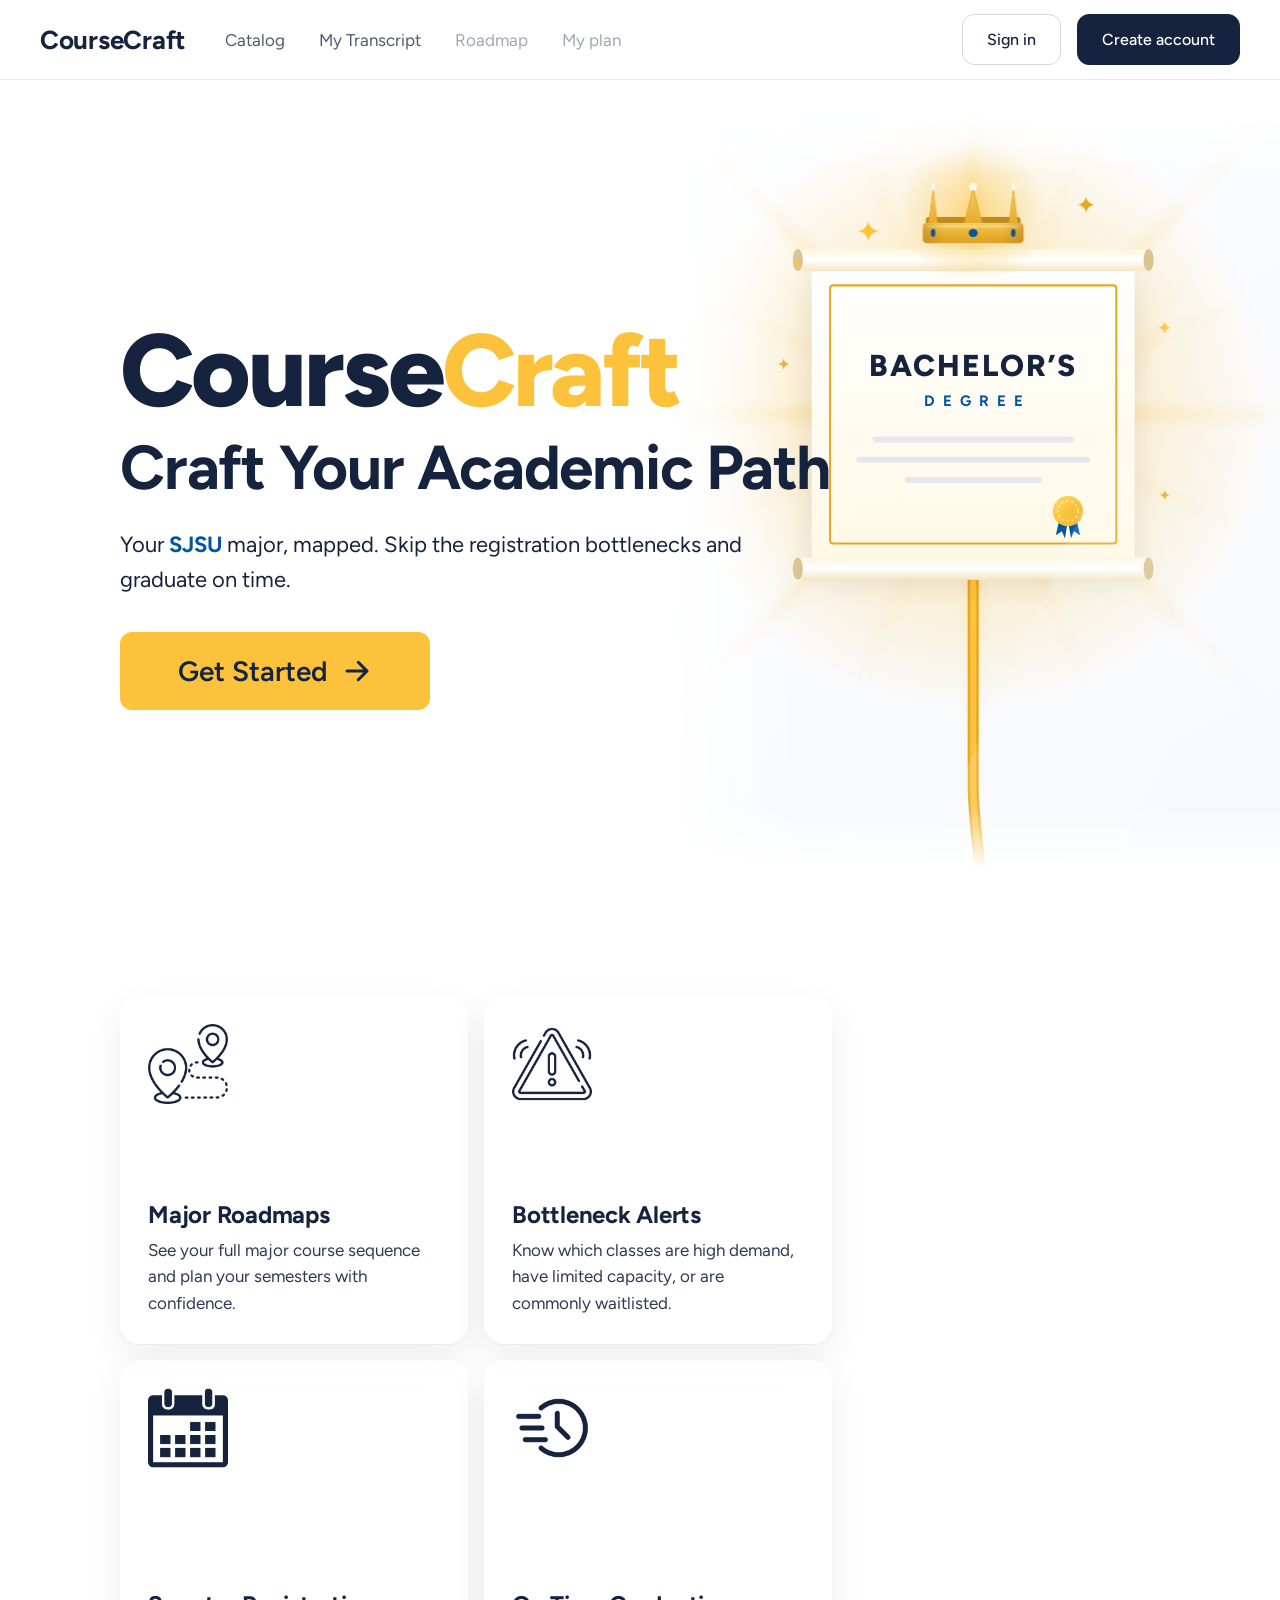
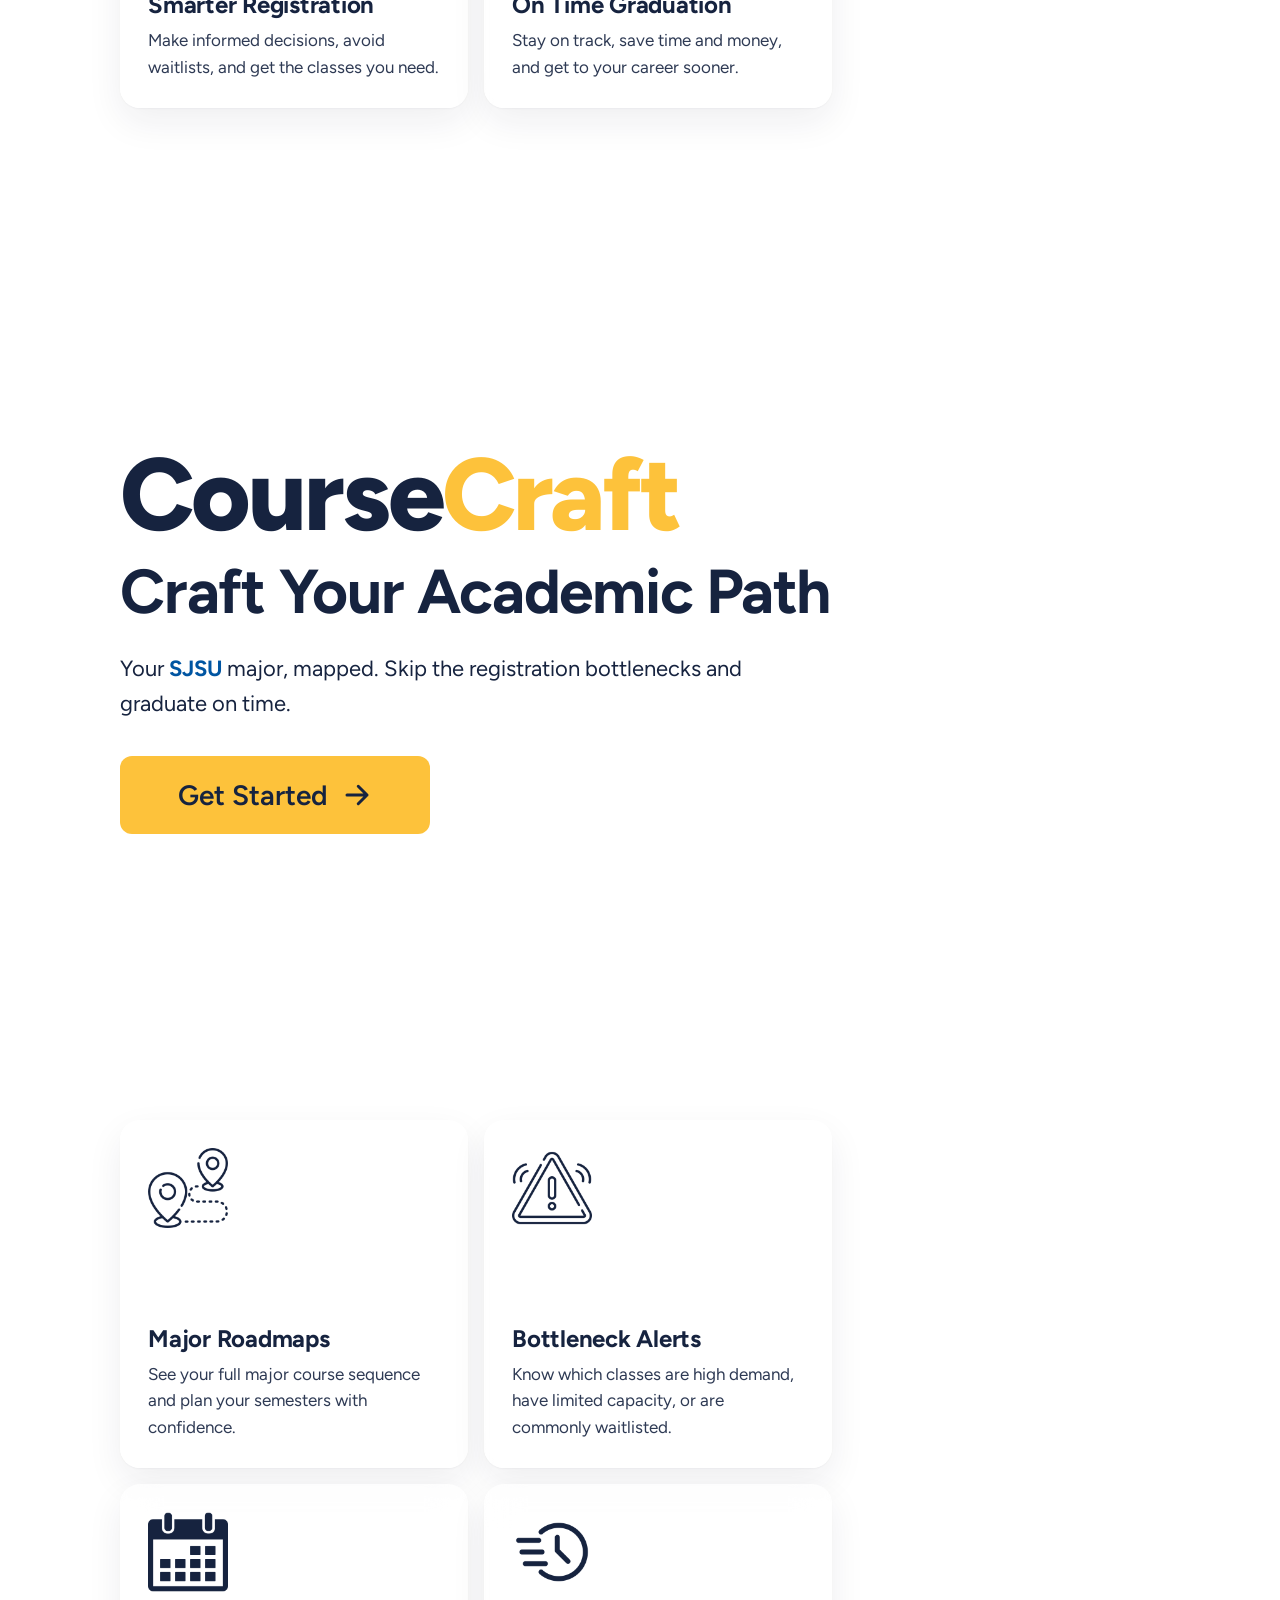
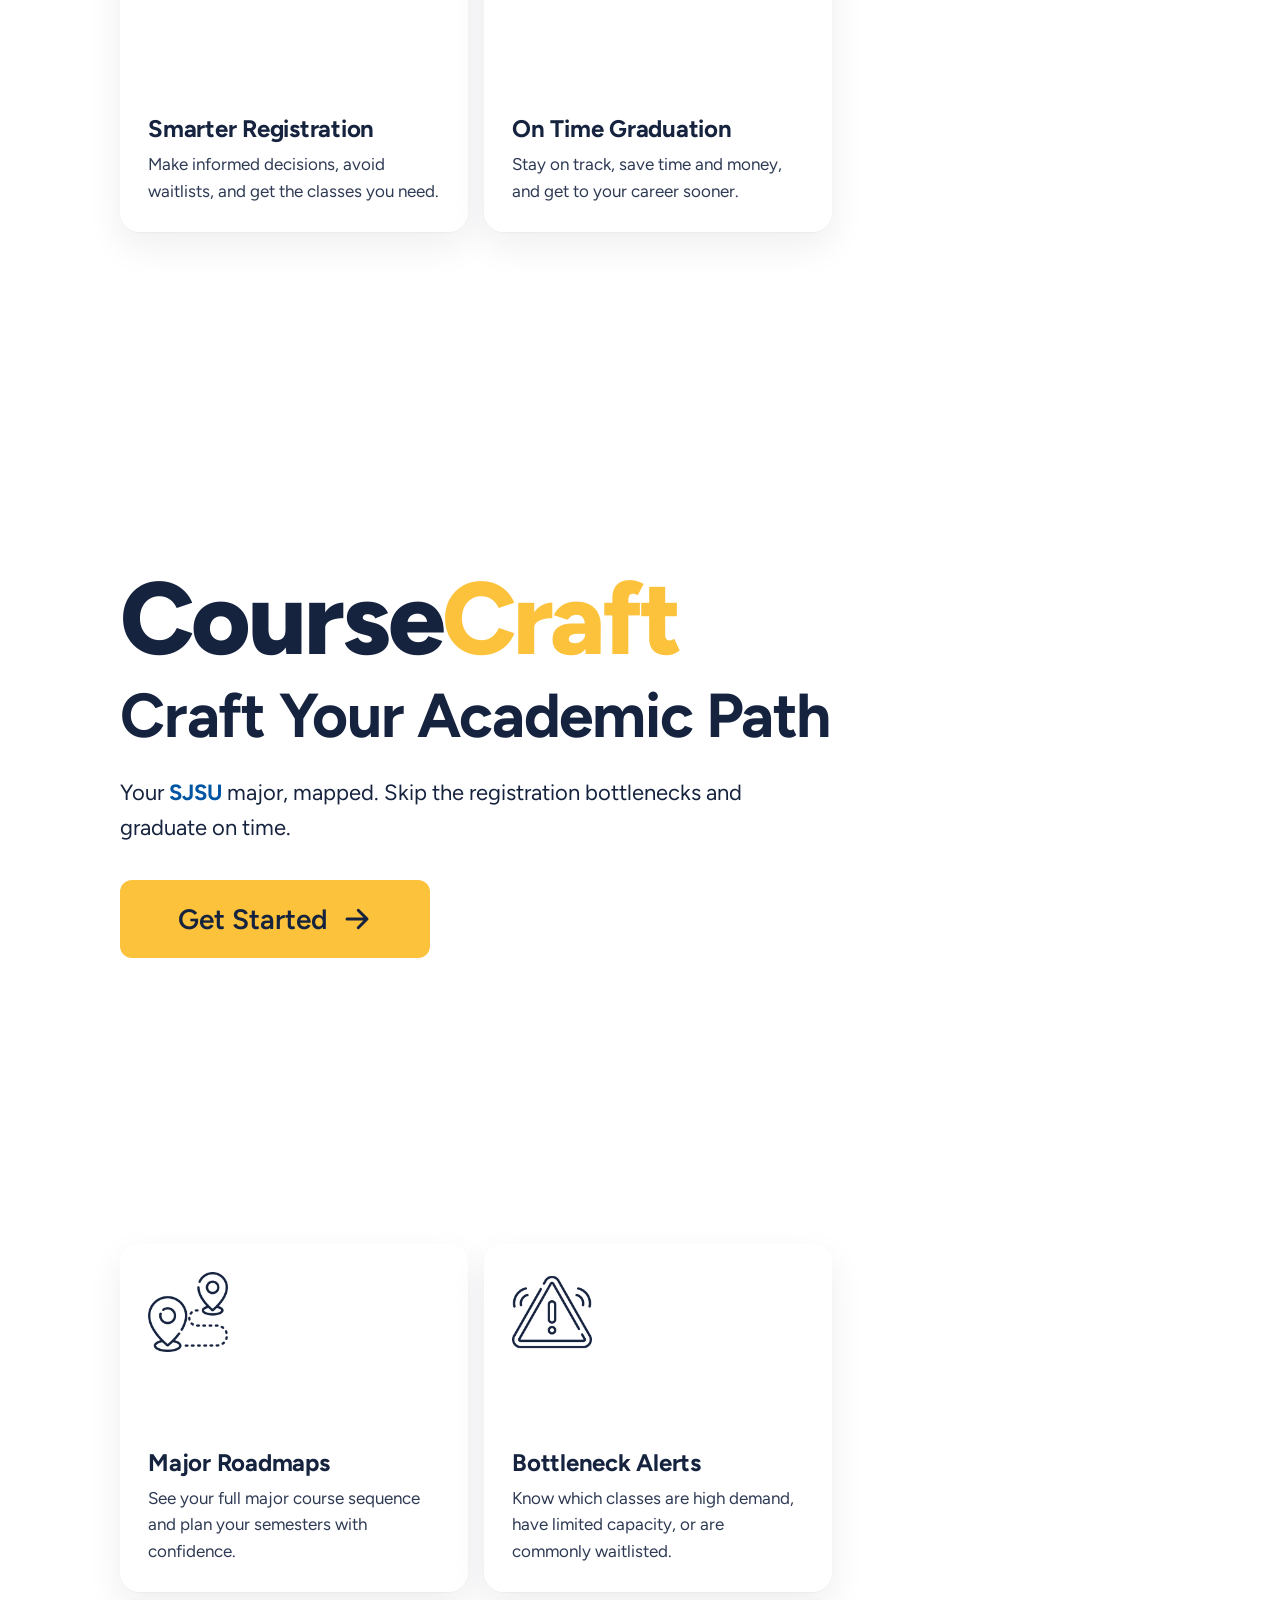
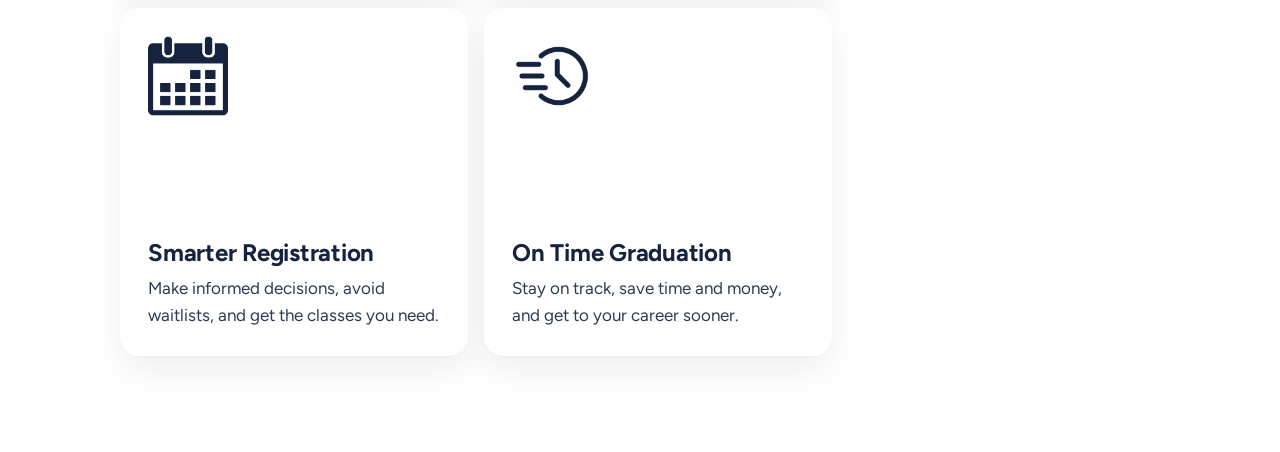
==== commit 4a336504: "Updates to Course Detail page and topbar Course Detail Page - Shows amount of units a course provide" ====
--- a/src/main/webapp/index.html
+++ b/src/main/webapp/index.html
@@ -332,6 +332,7 @@
   <a class="topbar__brand" href="./">CourseCraft</a>
   <nav class="topbar__nav" aria-label="Main">
     <a class="nav-link" href="catalog.jsp">Catalog</a>
+    <a class="nav-link" href="transcript.jsp">My Transcript</a>
     <span class="nav-link is-disabled" aria-disabled="true">Roadmap</span>
     <span class="nav-link is-disabled" aria-disabled="true">My plan</span>
   </nav>
--- a/src/main/webapp/css/app.css
+++ b/src/main/webapp/css/app.css
@@ -1659,3 +1659,52 @@
 .rail-art__goal-glow { transform-box: fill-box; transform-origin: center; }
 .rail-art__goal      { animation: road-twinkle 3.2s ease-in-out infinite; }
 .rail-art__goal-glow { animation: road-glow 3.2s ease-in-out infinite; }
+
+/* Links from the catalog to the course page.*/
+.course-link,
+.course-link .section-code,
+.course-link .course-title { color: var(--ink); text-decoration: none; }
+.course-link:hover,
+.course-link:focus-visible { text-decoration: underline; text-underline-offset: 3px; }
+.course-link:hover .section-code,
+.course-link:hover .course-title,
+.course-link:focus-visible .section-code,
+.course-link:focus-visible .course-title { color: var(--ink-3); }
+
+/* Course detail page. */
+.detail { min-width: 0; }
+.pagehead__back { margin: 0 0 .75rem; }
+.titlerow { display: flex; align-items: center; flex-wrap: wrap; gap: .5rem 1rem; }
+.titlerow .pagehead__title { margin: 0; }
+.detail-desc { max-width: 60rem; margin: .625rem 0 0; font-size: 1rem; line-height: 1.55; color: var(--ink-2); }
+
+.detail-facts { display: grid; grid-template-columns: max-content minmax(0, 1fr); gap: 1rem 2rem; margin: 0; font-size: 1rem; line-height: 1.6; }
+.detail-facts dt { font-weight: 600; }
+.detail-facts dd { margin: 0; color: var(--ink-2); }
+
+.card__row { display: flex; align-items: center; justify-content: space-between; gap: 1rem; padding: .625rem 0; font-size: .875rem; border-top: 1px solid var(--line-2); }
+.card__row:first-of-type { border-top: 0; }
+.card__row > span:first-child { color: var(--ink-3); }
+
+/* Completed checkbox and + Plan, bottom right of the left column. */
+.detail-actions { display: flex; align-items: center; justify-content: flex-end; gap: .75rem; margin-top: 2rem; }
+.detail-actions__hint { margin-right: auto; font-size: .875rem; color: var(--ink-3); }
+.check {
+  display: inline-flex;
+  align-items: center;
+  gap: .5rem;
+  min-height: 2.125rem;
+  padding: 0 .875rem;
+  font-size: .8125rem;
+  font-weight: 600;
+  color: var(--ink);
+  background: var(--surface);
+  border: 1px solid var(--line);
+  border-radius: var(--r-sm);
+  cursor: pointer;
+  transition: background-color var(--fast) ease-out, border-color var(--fast) ease-out;
+}
+.check:hover { background: var(--band); border-color: var(--line-3); }
+.check input { width: 1rem; height: 1rem; margin: 0; cursor: inherit; }
+.check.is-disabled { opacity: .45; cursor: not-allowed; }
+.check.is-disabled:hover { background: var(--surface); border-color: var(--line); }
